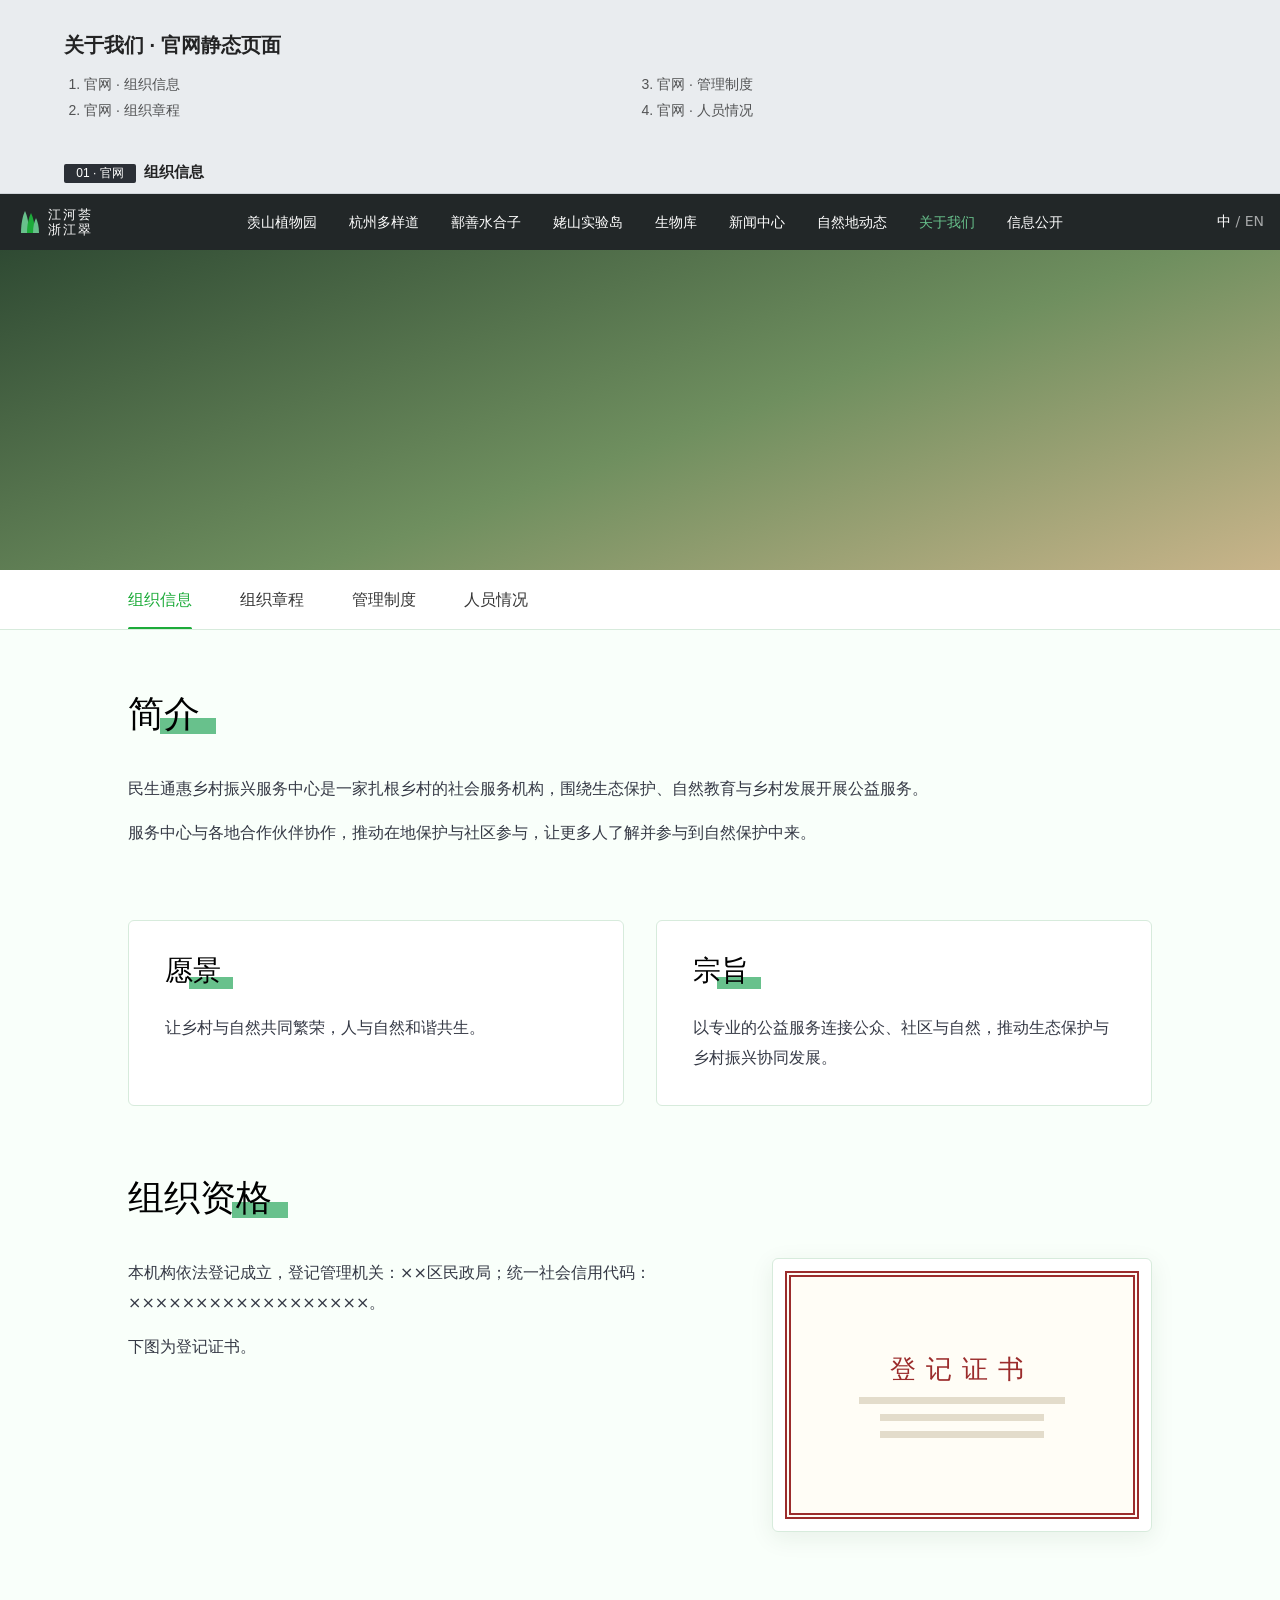
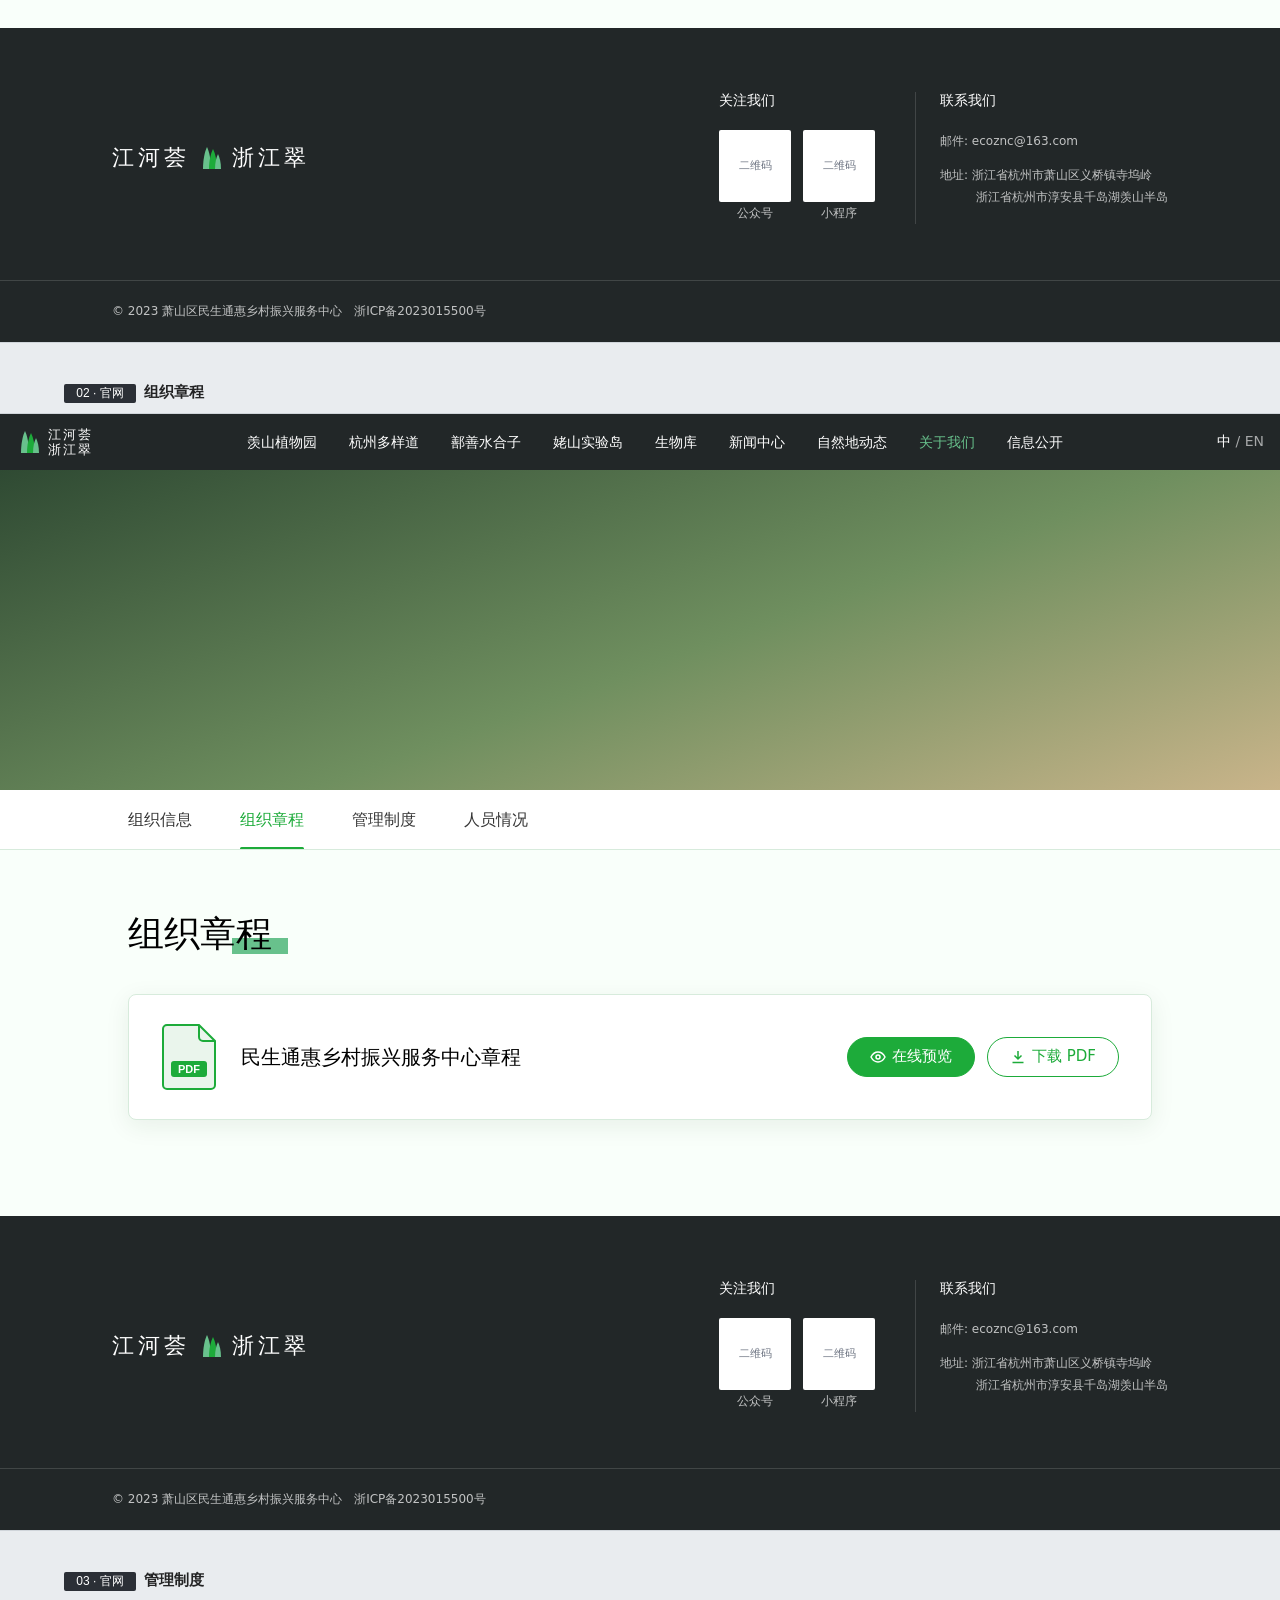
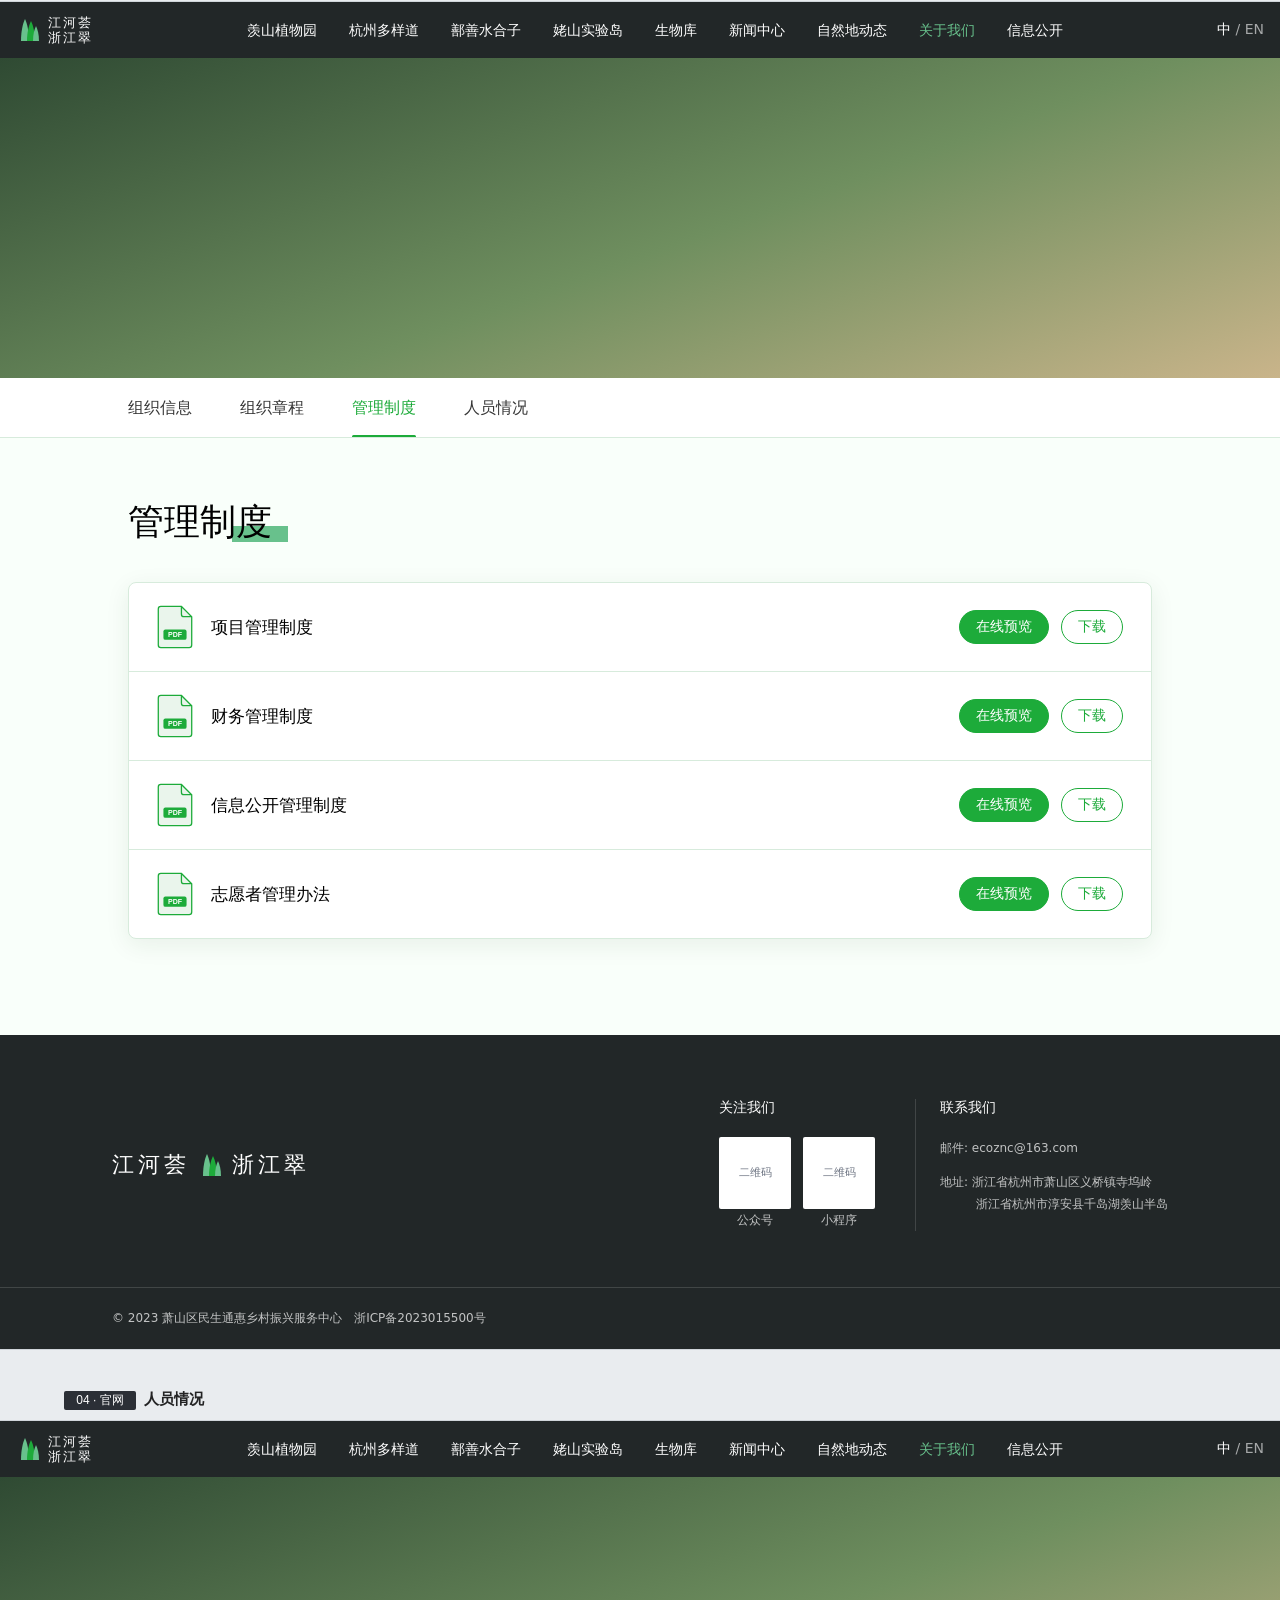
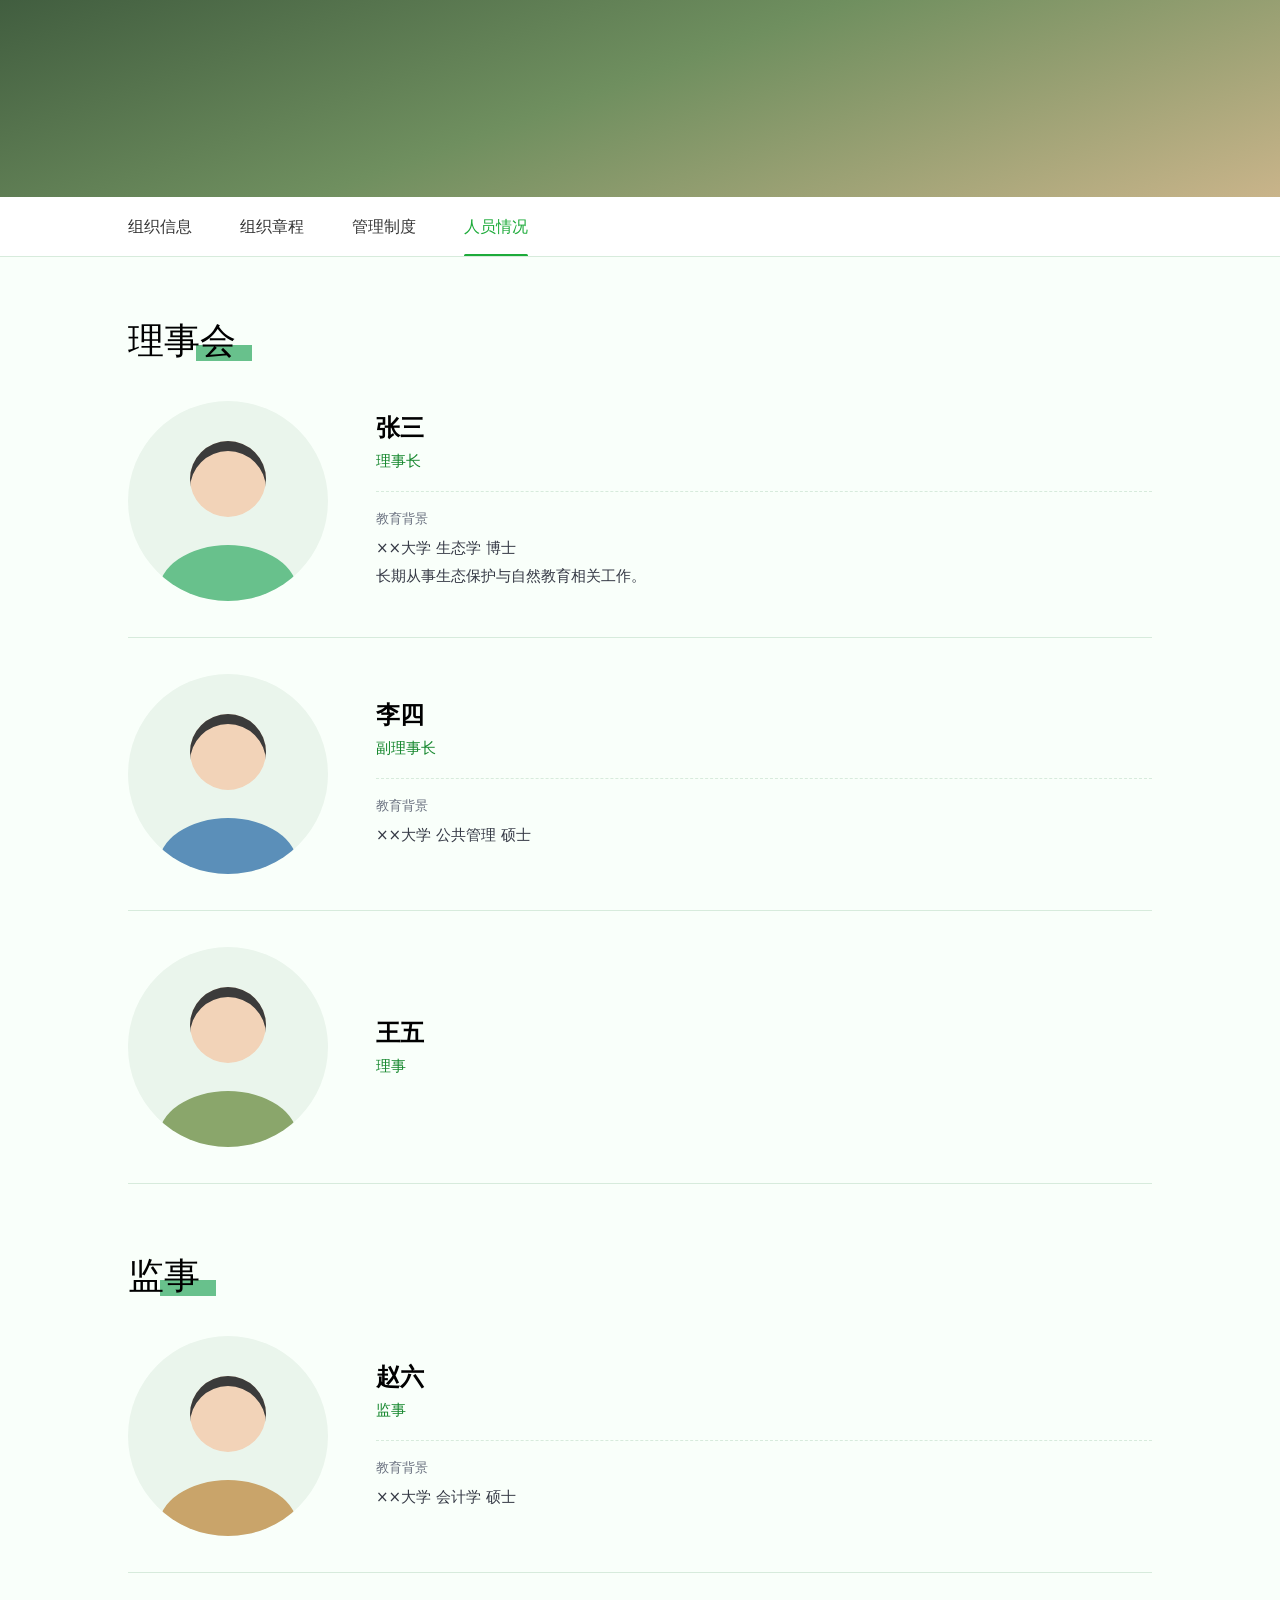
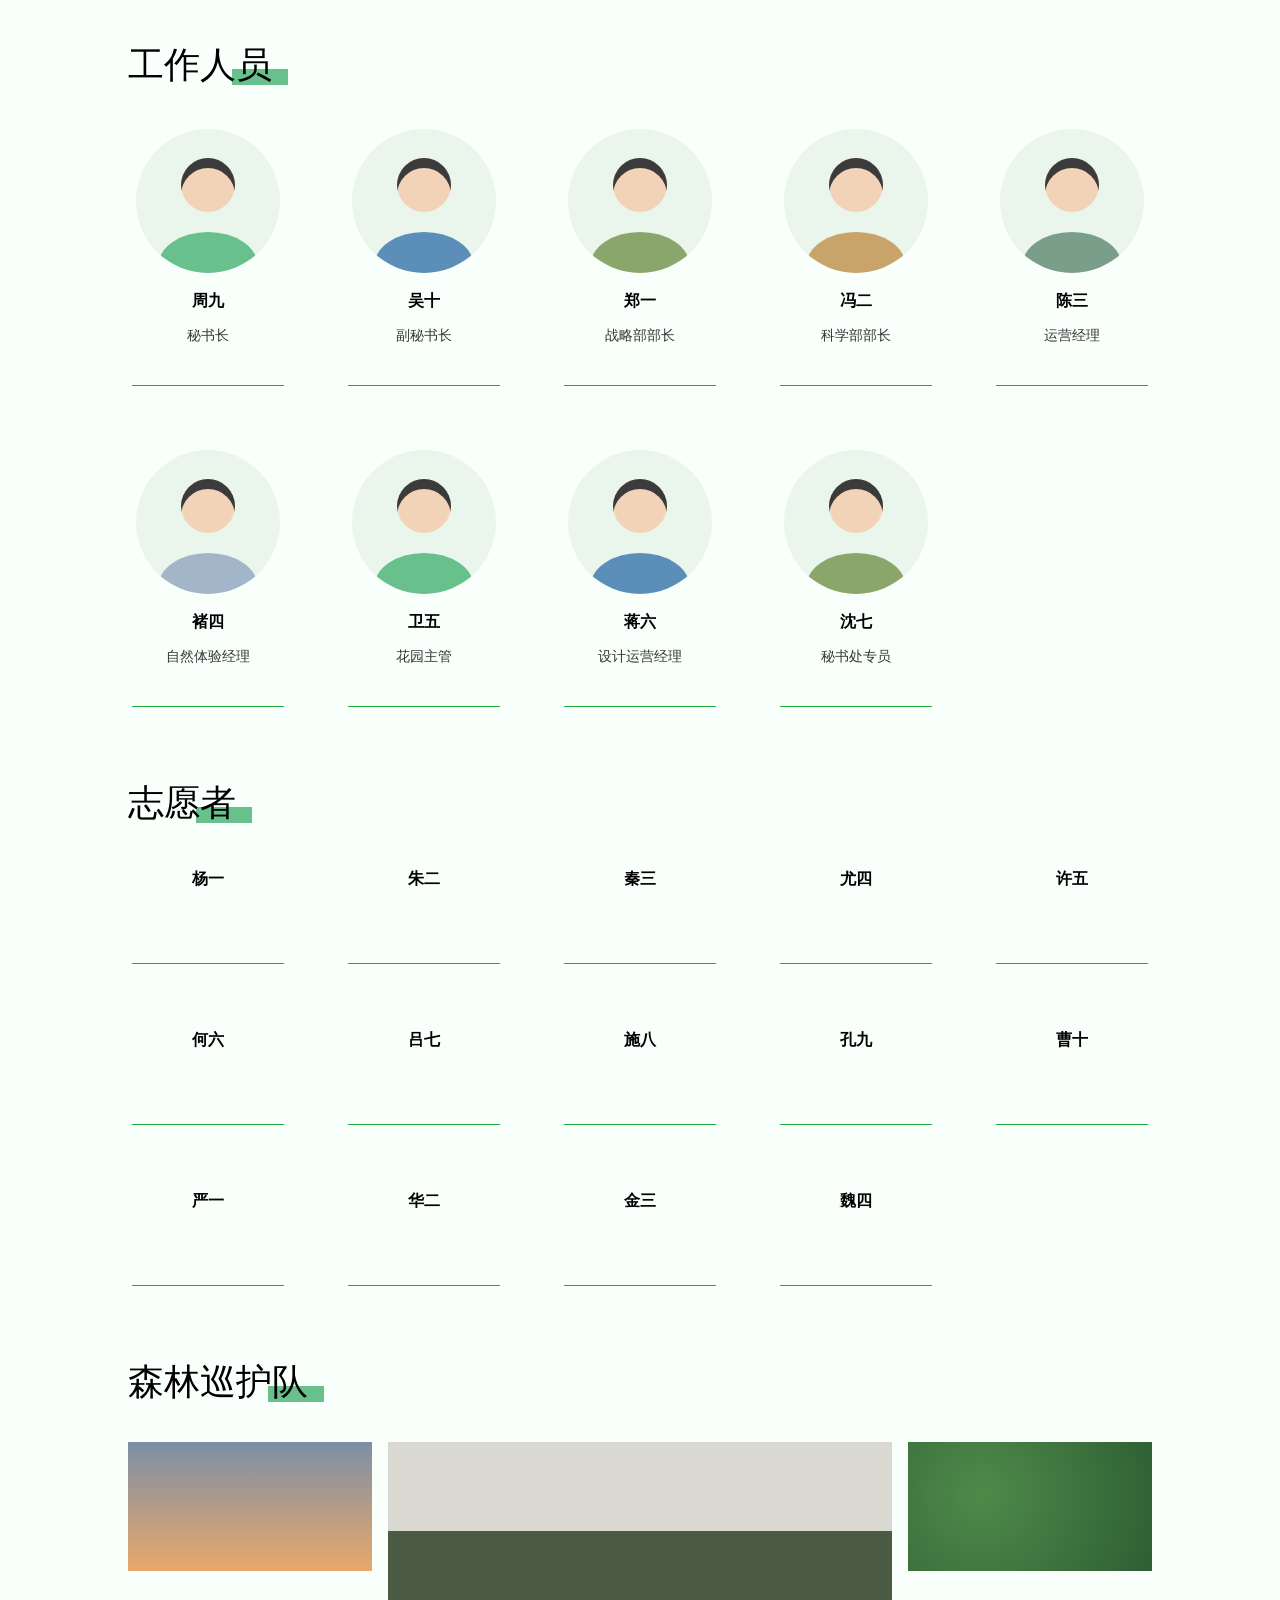
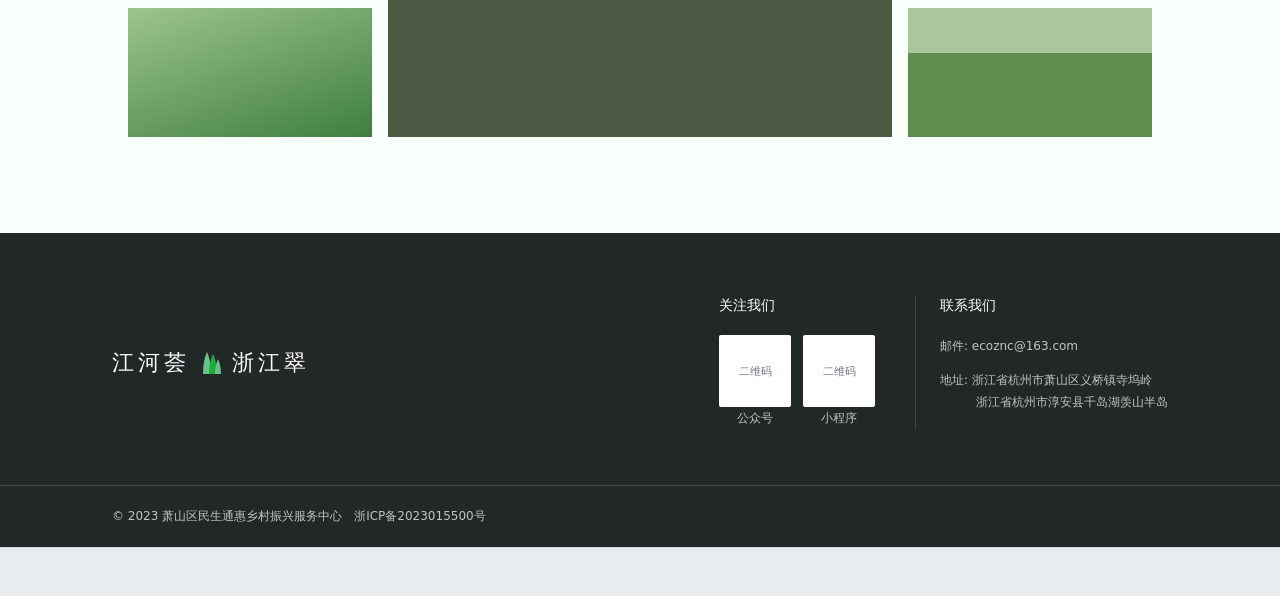
==== prototype/about-us/luna-about-us-site.html @ 6385ad4f "docs: 新增信息公开、关于我们原型 - prototype/info-disclosure: WS-414 信息公开静态原型（10-22 06:42 版） - prototype/about-us" ====
<!DOCTYPE html>
<html lang="zh-CN">
<head>
<meta charset="utf-8">
<meta name="viewport" content="width=device-width, initial-scale=1">
<title>关于我们 · 官网静态页面</title>
<style>
:root{
  --font:"Noto Sans SC","PingFang SC","Microsoft YaHei","WenQuanYi Micro Hei",Inter,system-ui,sans-serif;
  --bg:#f9fffa;
  --ink:#000000;
  --ink-2:#353945;
  --ink-3:#363636;
  --ink-4:#6b7280;
  --green:#1dab3a;
  --green-deep:#15872d;
  --green-block:#68c18c;
  --green-soft:#eaf5ec;
  --green-line:#d7ebdc;
  --dark:#222728;
  --white:#ffffff;
  --on-dark:rgba(255,255,255,.72);
  --on-dark-line:rgba(255,255,255,.14);
  --shadow:0 6px 24px rgba(20,60,30,.08);
  --focus:#1677ff;--av-bg:#eaf5ec;--av-skin:#f2d3b8;--av-hair:#3b3b3b;--cert-bg:#fffdf6;--cert-ink:#9b2c2c;--cert-line:#e3dccb;--hero-a:#2f4a33;--hero-b:#6f8f5f;--hero-c:#c9b48a;--wall-1:#e9a86a;--wall-1b:#7c8fa6;--wall-2:#3f7f3f;--wall-2b:#9cc58a;--wall-3:#4b5a43;--wall-3b:#d9d9d2;--wall-4:#2e5e33;--wall-4b:#4f8a4a;--wall-5:#a9c79a;--wall-5b:#5f8f4f;
  --ease:cubic-bezier(.2,.7,.2,1);
}
*{box-sizing:border-box}
html,body{margin:0}
body{font-family:var(--font);background:var(--bg);color:var(--ink);-webkit-font-smoothing:antialiased}
button{font:inherit;color:inherit}
:focus-visible{outline:2px solid var(--focus);outline-offset:2px}
[hidden]{display:none!important}

.nav{background:var(--dark);height:56px;padding:10px 16px;position:sticky;top:0;z-index:30}
.nav__in{display:flex;align-items:center;justify-content:space-between;height:36px}
.nav__logo img{height:36px;display:block}
.menu{display:flex;gap:32px;list-style:none;margin:0;padding:0}
.menu>li{position:relative}
.menu a{cursor:pointer;display:block;padding:10px 0;color:var(--white);font-size:14px;font-weight:500;line-height:16px;text-decoration:none;white-space:nowrap}
.menu a:hover,.menu a.is-on{color:var(--green-block)}
.drop{position:absolute;top:100%;left:50%;transform:translateX(-50%);background:var(--white);border-radius:4px;box-shadow:var(--shadow);padding:6px 0;min-width:128px;opacity:0;pointer-events:none;transition:opacity .15s var(--ease)}
.menu>li:hover .drop,.menu>li:focus-within .drop{opacity:1;pointer-events:auto}
.drop a{color:var(--ink-3);font-weight:400;text-align:center;padding:9px 20px}
.drop a:hover{color:var(--green);background:var(--green-soft)}
.lang{color:var(--white);font-size:14px}
.lang span{opacity:.6}
.burger{display:none;background:none;border:0;color:var(--white);width:36px;height:36px;padding:6px;cursor:pointer}

.hero{display:block;width:100%;height:auto;max-height:460px;object-fit:cover}
.tabs{background:var(--white);border-bottom:1px solid var(--green-line);position:sticky;top:56px;z-index:20}
.tabs__in{max-width:1080px;margin:0 auto;padding:0 28px;display:flex;gap:48px;overflow-x:auto;scrollbar-width:none}
.tabs__in::-webkit-scrollbar{display:none}
.tab{padding:20px 0 18px;font-size:16px;color:var(--ink-3);text-decoration:none;white-space:nowrap;position:relative}
.tab:hover{color:var(--green)}
.tab[aria-current="page"]{color:var(--green);font-weight:500}
.tab[aria-current="page"]::after{content:"";position:absolute;left:0;right:0;bottom:-1px;height:3px;background:var(--green);border-radius:2px}

.wrap{max-width:1080px;margin:0 auto;padding:64px 28px 96px}
.sec{margin-bottom:72px}
.sec:last-child{margin-bottom:0}
.h2{position:relative;z-index:0;display:inline-block;font-size:36px;line-height:40px;font-weight:400;margin:0 0 40px}
.h2::before{content:"";position:absolute;right:-16px;bottom:0;width:56px;height:16px;background:var(--green-block);z-index:-1}
.h2--sm{font-size:28px;line-height:36px;margin-bottom:24px}
.h2--sm::before{width:44px;height:12px;right:-12px}
.prose p{margin:0 0 14px;font-size:16px;line-height:30px;color:var(--ink-2);word-break:break-word}
.prose p:last-child{margin-bottom:0}
.lead{max-width:860px}
.duo{display:grid;grid-template-columns:1fr 1fr;gap:32px}
.panel{background:var(--white);border:1px solid var(--green-line);border-radius:6px;padding:32px 36px}
.qual{display:grid;grid-template-columns:minmax(0,1fr) 380px;gap:48px;align-items:start}
.cert{padding:12px;background:var(--white);border:1px solid var(--green-line);border-radius:6px;box-shadow:var(--shadow)}
.cert img{display:block;width:100%;height:auto}

.doc{display:flex;align-items:center;gap:24px;background:var(--white);border:1px solid var(--green-line);border-radius:8px;padding:28px 32px;box-shadow:var(--shadow)}
.doc__ic{flex:none;width:56px;height:68px}
.doc__t{flex:1;min-width:0;font-size:20px;line-height:30px;font-weight:500;margin:0;word-break:break-word}
.acts{display:flex;gap:12px;flex:none}
.btn{display:inline-flex;align-items:center;gap:6px;height:40px;padding:0 22px;border-radius:20px;font-size:15px;cursor:pointer;text-decoration:none;border:1px solid var(--green);transition:background-color .15s var(--ease)}
.btn svg{width:16px;height:16px}
.btn--pri{background:var(--green);color:var(--white)}
.btn--pri:hover{background:var(--green-deep);border-color:var(--green-deep)}
.btn--ghost{background:var(--white);color:var(--green)}
.btn--ghost:hover{background:var(--green-soft)}
.docs{list-style:none;margin:0;padding:0;background:var(--white);border:1px solid var(--green-line);border-radius:8px;box-shadow:var(--shadow)}
.docs li{display:flex;align-items:center;gap:18px;padding:22px 28px;border-top:1px solid var(--green-line)}
.docs li:first-child{border-top:0}
.docs .doc__ic{width:36px;height:44px}
.docs .doc__t{font-size:17px;line-height:26px}
.docs .btn{height:34px;padding:0 16px;font-size:14px}

.lead-list{display:flex;flex-direction:column}
.leader{display:grid;grid-template-columns:200px minmax(0,1fr);gap:48px;align-items:center;padding:36px 0;border-bottom:1px solid var(--green-line)}
.leader:first-child{padding-top:0}
.leader__ph{width:200px;height:200px;border-radius:50%;background:var(--green-soft);object-fit:cover;display:block}
.leader__name{font-size:24px;line-height:32px;font-weight:700;margin:0}
.leader__role{display:inline-block;margin-top:8px;font-size:15px;color:var(--green-deep)}
.leader__edu{margin-top:20px;padding-top:18px;border-top:1px dashed var(--green-line)}
.leader__k{font-size:13px;color:var(--ink-4);margin-bottom:6px}
.leader__v{margin:0;font-size:15px;line-height:28px;color:var(--ink-2);white-space:pre-line;word-break:break-word}

.grid{display:grid;grid-template-columns:repeat(5,minmax(0,1fr));gap:64px;text-align:center;padding:4px}
.person{border-bottom:1px solid var(--green)}
.person__ph{display:block;width:144px;height:144px;margin:0 auto 16px;border-radius:50%;background:var(--green-soft);object-fit:cover}
.person__name{margin:0 0 12px;font-size:16px;line-height:24px;font-weight:700}
.person__role{margin:0 0 16px;min-height:44px;font-size:14px;line-height:20px;color:var(--ink-3);white-space:pre-line}
.wall{display:grid;grid-template-columns:repeat(4,minmax(0,1fr));gap:16px}
.wall img{display:block;width:100%;height:auto}
.wall .big{grid-column:span 2;grid-row:span 2}
.wall .end{align-self:end}

.foot{background:var(--dark);color:var(--white);padding-top:64px}
.foot__in{display:flex;justify-content:space-between;gap:40px;padding:0 112px 56px}
.foot__logo{display:flex;align-items:center;gap:8px;font-size:22px;letter-spacing:4px}
.foot__cols{display:flex;gap:40px}
.foot h4{margin:0 0 20px;font-size:14px;font-weight:400}
.foot p{margin:0;font-size:12px;line-height:22px;color:var(--on-dark)}
.foot__contact{border-left:1px solid var(--on-dark-line);padding-left:24px}
.qr{width:72px;height:72px;border-radius:2px;background:var(--white);color:var(--ink-4);font-size:11px;display:grid;place-items:center}
.foot__copy{border-top:1px solid var(--on-dark-line);padding:22px 112px;font-size:12px;color:var(--on-dark)}

@media (max-width:1024px){
  .menu{gap:20px}
  .grid{gap:40px}
  .foot__in,.foot__copy{padding-left:48px;padding-right:48px}
}
@media (max-width:860px){
  .burger{display:block}
  .lang{display:none}
  .menu{display:none;position:absolute;left:0;right:0;top:56px;flex-direction:column;gap:0;background:var(--dark);padding:8px 16px 16px}
  .menu.is-open{display:flex}
  .menu a{padding:12px 4px}
  .drop{display:none}
  .tabs__in{gap:28px;padding:0 20px}
  .tab{font-size:15px;padding:16px 0 14px}
  .wrap{padding:40px 20px 64px}
  .h2{font-size:28px;line-height:34px;margin-bottom:28px}
  .sec{margin-bottom:48px}
  .duo,.qual{grid-template-columns:1fr;gap:20px}
  .panel{padding:24px 20px}
  .doc{flex-direction:column;align-items:flex-start;padding:22px 20px;gap:16px}
  .acts{width:100%}
  .acts .btn{flex:1;justify-content:center}
  .docs li{flex-wrap:wrap;padding:18px 20px}
  .docs .doc__t{flex-basis:calc(100% - 60px)}
  .leader{grid-template-columns:1fr;gap:20px;justify-items:center;text-align:center;padding:28px 0}
  .leader__ph{width:160px;height:160px}
  .leader__edu{text-align:left}
  .grid{grid-template-columns:repeat(2,minmax(0,1fr));gap:32px 20px}
  .person__ph{width:120px;height:120px}
  .wall{grid-template-columns:repeat(2,minmax(0,1fr))}
  .wall .first-m{order:-1}
  .foot__in{flex-direction:column;padding:0 20px 40px}
  .foot__cols{flex-wrap:wrap;gap:28px}
  .foot__copy{padding:18px 20px}
}
@media (prefers-reduced-motion:reduce){*{transition-duration:.01ms!important}}

/* 静态排版：页面自上而下排列 */
body{background:#e9ecef}
.intro{max-width:1200px;margin:0 auto;padding:32px 24px 0;font-family:-apple-system,"PingFang SC","Microsoft YaHei","WenQuanYi Micro Hei",sans-serif;color:rgba(0,0,0,.85)}
.intro h1{margin:0 0 12px;font-size:20px;font-weight:600}
.intro ol{margin:0;padding-left:20px;columns:2;font-size:14px;line-height:26px;color:rgba(0,0,0,.65)}
.frame{margin:40px 0 0}
.frame:last-child{margin-bottom:48px}
.frame__title{max-width:1200px;margin:0 auto;padding:0 24px 10px;font-family:-apple-system,"PingFang SC","Microsoft YaHei","WenQuanYi Micro Hei",sans-serif;font-size:15px;font-weight:600;color:rgba(0,0,0,.85)}
.frame__title span{display:inline-block;min-width:72px;margin-right:8px;padding:1px 8px;border-radius:2px;background:#2b2f36;color:#fff;font-size:12px;font-weight:400;text-align:center}
.frame__body{border-top:1px solid #d0d5da;border-bottom:1px solid #d0d5da;overflow-x:auto}

.av{position:relative;overflow:hidden;border-radius:50%;background:var(--av-bg)}
.av::before{content:"";position:absolute;left:31%;top:20%;width:38%;height:38%;border-radius:50%;background:var(--av-skin);box-shadow:inset 0 10px 0 var(--av-hair)}
.av::after{content:"";position:absolute;left:15%;right:15%;bottom:-20%;height:48%;border-radius:50% 50% 0 0;background:var(--av-shirt)}
.av--0{--av-shirt:#68c18c}.av--1{--av-shirt:#5b8fb9}.av--2{--av-shirt:#8aa66b}.av--3{--av-shirt:#c9a46a}.av--4{--av-shirt:#7b9e89}.av--5{--av-shirt:#a3b6c9}

.cert-img{position:relative;aspect-ratio:600/420;background:var(--cert-bg);border:6px double var(--cert-ink);display:flex;flex-direction:column;align-items:center;justify-content:center;gap:10px;color:var(--cert-ink);font-family:serif;letter-spacing:10px;font-size:26px}
.cert-img i{display:block;height:7px;width:60%;background:var(--cert-line)}
.cert-img i+i{width:48%}

.frame__body{background:var(--bg)}
.nav,.tabs{position:static}
.nav__logo{display:flex;align-items:center;gap:6px;color:var(--white);font-size:13px;line-height:15px;letter-spacing:2px}
.hero{height:320px;max-height:none;background:linear-gradient(160deg,var(--hero-a),var(--hero-b) 55%,var(--hero-c))}
.tab{cursor:default}
.btn{cursor:default}
.leader__ph{width:200px;height:200px}
.person__ph{width:144px;height:144px}
.wall div{aspect-ratio:785/416}
.wall .big{aspect-ratio:785/460}
.w1{background:linear-gradient(180deg,var(--wall-1b),var(--wall-1))}
.w2{background:linear-gradient(160deg,var(--wall-2b),var(--wall-2))}
.w3{background:linear-gradient(180deg,var(--wall-3b) 0 30%,var(--wall-3) 30%)}
.w4{background:radial-gradient(circle at 30% 40%,var(--wall-4b),var(--wall-4))}
.w5{background:linear-gradient(180deg,var(--wall-5) 0 35%,var(--wall-5b) 35%)}
.more{display:none}
@media (max-width:860px){
  .more{display:block;color:var(--white);font-size:14px}
  .more summary{cursor:pointer;list-style:none}
  .more ul{position:absolute;left:0;right:0;top:56px;z-index:5;list-style:none;margin:0;padding:8px 16px 16px;background:var(--dark)}
  .more a{display:block;padding:10px 4px;color:var(--white)}
  .nav{position:relative}
  .leader__ph{width:160px;height:160px}
  .person__ph{width:120px;height:120px}
}
</style>
</head>
<body>
<header class="intro"><h1>关于我们 · 官网静态页面</h1><ol><li>官网 · 组织信息</li><li>官网 · 组织章程</li><li>官网 · 管理制度</li><li>官网 · 人员情况</li></ol></header><section class="frame" aria-label="组织信息"><h2 class="frame__title"><span>01 · 官网</span>组织信息</h2><div class="frame__body"><nav class="nav" aria-label="主导航"><div class="nav__in"><span class="nav__logo"><svg width="26" height="22" viewBox="0 0 26 22" aria-hidden="true"><path d="M5 22C5 12 7 4 9 0c2 4 4 12 4 22z" fill="#68c18c"/><path d="M11 22c0-9 2-16 4-20 2 4 4 11 4 20z" fill="#1dab3a"/><path d="M17 22c0-7 1.5-12 3-15 1.5 3 3 8 3 15z" fill="#68c18c"/></svg><span>江河荟<br>浙江翠</span></span><ul class="menu"><li><a>羡山植物园</a></li><li><a>杭州多样道</a></li><li><a>鄯善水合子</a></li><li><a>姥山实验岛</a></li><li><a>生物库</a></li><li><a>新闻中心</a></li><li><a>自然地动态</a></li><li><a class="is-on" aria-current="page">关于我们</a></li><li><a>信息公开</a></li></ul><div class="lang">中 <span>/ EN</span></div><details class="more"><summary aria-label="菜单">☰</summary><ul><li><a>羡山植物园</a></li><li><a>杭州多样道</a></li><li><a>鄯善水合子</a></li><li><a>姥山实验岛</a></li><li><a>生物库</a></li><li><a>新闻中心</a></li><li><a>自然地动态</a></li><li><a>关于我们</a></li><li><a>信息公开</a></li></ul></details></div></nav><div class="hero" role="img" aria-label="头图"></div><div class="tabs"><nav class="tabs__in" aria-label="关于我们"><a class="tab" aria-current="page">组织信息</a><a class="tab">组织章程</a><a class="tab">管理制度</a><a class="tab">人员情况</a></nav></div><main><div class="wrap">
  <section class="sec">
    <h2 class="h2">简介</h2>
    <div class="prose lead">
      <p>民生通惠乡村振兴服务中心是一家扎根乡村的社会服务机构，围绕生态保护、自然教育与乡村发展开展公益服务。</p>
      <p>服务中心与各地合作伙伴协作，推动在地保护与社区参与，让更多人了解并参与到自然保护中来。</p>
    </div>
  </section>
  <section class="sec"><div class="duo">
    <div class="panel"><h2 class="h2 h2--sm">愿景</h2><div class="prose"><p>让乡村与自然共同繁荣，人与自然和谐共生。</p></div></div>
    <div class="panel"><h2 class="h2 h2--sm">宗旨</h2><div class="prose"><p>以专业的公益服务连接公众、社区与自然，推动生态保护与乡村振兴协同发展。</p></div></div>
  </div></section>
  <section class="sec">
    <h2 class="h2">组织资格</h2>
    <div class="qual">
      <div class="prose"><p>本机构依法登记成立，登记管理机关：××区民政局；统一社会信用代码：××××××××××××××××××。</p><p>下图为登记证书。</p></div>
      <div class="cert"><div class="cert-img" role="img" aria-label="登记证书">登记证书<i></i><i></i><i></i></div></div>
    </div>
  </section></div></main><footer class="foot">
  <div class="foot__in">
    <div class="foot__logo">江河荟 <svg width="26" height="22" viewBox="0 0 26 22" aria-hidden="true"><path d="M5 22C5 12 7 4 9 0c2 4 4 12 4 22z" fill="#68c18c"/><path d="M11 22c0-9 2-16 4-20 2 4 4 11 4 20z" fill="#1dab3a"/><path d="M17 22c0-7 1.5-12 3-15 1.5 3 3 8 3 15z" fill="#68c18c"/></svg> 浙江翠</div>
    <div class="foot__cols">
      <div><h4>关注我们</h4><div style="display:flex;gap:12px"><div><div class="qr">二维码</div><p style="text-align:center">公众号</p></div><div><div class="qr">二维码</div><p style="text-align:center">小程序</p></div></div></div>
      <div class="foot__contact"><h4>联系我们</h4><p>邮件: ecoznc@163.com</p><p style="margin-top:12px">地址: 浙江省杭州市萧山区义桥镇寺坞岭<br>　　　浙江省杭州市淳安县千岛湖羡山半岛</p></div>
    </div>
  </div>
  <div class="foot__copy">© 2023 萧山区民生通惠乡村振兴服务中心　浙ICP备2023015500号</div>
</footer></div></section><section class="frame" aria-label="组织章程"><h2 class="frame__title"><span>02 · 官网</span>组织章程</h2><div class="frame__body"><nav class="nav" aria-label="主导航"><div class="nav__in"><span class="nav__logo"><svg width="26" height="22" viewBox="0 0 26 22" aria-hidden="true"><path d="M5 22C5 12 7 4 9 0c2 4 4 12 4 22z" fill="#68c18c"/><path d="M11 22c0-9 2-16 4-20 2 4 4 11 4 20z" fill="#1dab3a"/><path d="M17 22c0-7 1.5-12 3-15 1.5 3 3 8 3 15z" fill="#68c18c"/></svg><span>江河荟<br>浙江翠</span></span><ul class="menu"><li><a>羡山植物园</a></li><li><a>杭州多样道</a></li><li><a>鄯善水合子</a></li><li><a>姥山实验岛</a></li><li><a>生物库</a></li><li><a>新闻中心</a></li><li><a>自然地动态</a></li><li><a class="is-on" aria-current="page">关于我们</a></li><li><a>信息公开</a></li></ul><div class="lang">中 <span>/ EN</span></div><details class="more"><summary aria-label="菜单">☰</summary><ul><li><a>羡山植物园</a></li><li><a>杭州多样道</a></li><li><a>鄯善水合子</a></li><li><a>姥山实验岛</a></li><li><a>生物库</a></li><li><a>新闻中心</a></li><li><a>自然地动态</a></li><li><a>关于我们</a></li><li><a>信息公开</a></li></ul></details></div></nav><div class="hero" role="img" aria-label="头图"></div><div class="tabs"><nav class="tabs__in" aria-label="关于我们"><a class="tab">组织信息</a><a class="tab" aria-current="page">组织章程</a><a class="tab">管理制度</a><a class="tab">人员情况</a></nav></div><main><div class="wrap">
  <section class="sec">
    <h2 class="h2">组织章程</h2>
    <div class="doc">
      <svg class="doc__ic" viewBox="0 0 56 68" aria-hidden="true"><path d="M6 2h32l16 16v44a4 4 0 0 1-4 4H6a4 4 0 0 1-4-4V6a4 4 0 0 1 4-4z" fill="#eaf5ec" stroke="#1dab3a" stroke-width="2"/><path d="M38 2v12a4 4 0 0 0 4 4h12" fill="none" stroke="#1dab3a" stroke-width="2"/><rect x="10" y="38" width="36" height="16" rx="3" fill="#1dab3a"/><text x="28" y="50" font-size="11" font-weight="700" fill="#fff" text-anchor="middle" font-family="Arial">PDF</text></svg>
      <h3 class="doc__t">民生通惠乡村振兴服务中心章程</h3>
      <div class="acts">
        <span class="btn btn--pri"><svg viewBox="0 0 16 16" fill="none" stroke="currentColor" stroke-width="1.5" aria-hidden="true"><path d="M1 8s2.6-5 7-5 7 5 7 5-2.6 5-7 5-7-5-7-5z"/><circle cx="8" cy="8" r="2"/></svg>在线预览</span>
        <span class="btn btn--ghost"><svg viewBox="0 0 16 16" fill="none" stroke="currentColor" stroke-width="1.5" aria-hidden="true"><path d="M8 2v8M4.5 6.5 8 10l3.5-3.5M2.5 13.5h11"/></svg>下载 PDF</span>
      </div>
    </div>
  </section></div></main><footer class="foot">
  <div class="foot__in">
    <div class="foot__logo">江河荟 <svg width="26" height="22" viewBox="0 0 26 22" aria-hidden="true"><path d="M5 22C5 12 7 4 9 0c2 4 4 12 4 22z" fill="#68c18c"/><path d="M11 22c0-9 2-16 4-20 2 4 4 11 4 20z" fill="#1dab3a"/><path d="M17 22c0-7 1.5-12 3-15 1.5 3 3 8 3 15z" fill="#68c18c"/></svg> 浙江翠</div>
    <div class="foot__cols">
      <div><h4>关注我们</h4><div style="display:flex;gap:12px"><div><div class="qr">二维码</div><p style="text-align:center">公众号</p></div><div><div class="qr">二维码</div><p style="text-align:center">小程序</p></div></div></div>
      <div class="foot__contact"><h4>联系我们</h4><p>邮件: ecoznc@163.com</p><p style="margin-top:12px">地址: 浙江省杭州市萧山区义桥镇寺坞岭<br>　　　浙江省杭州市淳安县千岛湖羡山半岛</p></div>
    </div>
  </div>
  <div class="foot__copy">© 2023 萧山区民生通惠乡村振兴服务中心　浙ICP备2023015500号</div>
</footer></div></section><section class="frame" aria-label="管理制度"><h2 class="frame__title"><span>03 · 官网</span>管理制度</h2><div class="frame__body"><nav class="nav" aria-label="主导航"><div class="nav__in"><span class="nav__logo"><svg width="26" height="22" viewBox="0 0 26 22" aria-hidden="true"><path d="M5 22C5 12 7 4 9 0c2 4 4 12 4 22z" fill="#68c18c"/><path d="M11 22c0-9 2-16 4-20 2 4 4 11 4 20z" fill="#1dab3a"/><path d="M17 22c0-7 1.5-12 3-15 1.5 3 3 8 3 15z" fill="#68c18c"/></svg><span>江河荟<br>浙江翠</span></span><ul class="menu"><li><a>羡山植物园</a></li><li><a>杭州多样道</a></li><li><a>鄯善水合子</a></li><li><a>姥山实验岛</a></li><li><a>生物库</a></li><li><a>新闻中心</a></li><li><a>自然地动态</a></li><li><a class="is-on" aria-current="page">关于我们</a></li><li><a>信息公开</a></li></ul><div class="lang">中 <span>/ EN</span></div><details class="more"><summary aria-label="菜单">☰</summary><ul><li><a>羡山植物园</a></li><li><a>杭州多样道</a></li><li><a>鄯善水合子</a></li><li><a>姥山实验岛</a></li><li><a>生物库</a></li><li><a>新闻中心</a></li><li><a>自然地动态</a></li><li><a>关于我们</a></li><li><a>信息公开</a></li></ul></details></div></nav><div class="hero" role="img" aria-label="头图"></div><div class="tabs"><nav class="tabs__in" aria-label="关于我们"><a class="tab">组织信息</a><a class="tab">组织章程</a><a class="tab" aria-current="page">管理制度</a><a class="tab">人员情况</a></nav></div><main><div class="wrap">
  <section class="sec">
    <h2 class="h2">管理制度</h2>
    <ul class="docs">
      <li><svg class="doc__ic" viewBox="0 0 56 68" aria-hidden="true"><path d="M6 2h32l16 16v44a4 4 0 0 1-4 4H6a4 4 0 0 1-4-4V6a4 4 0 0 1 4-4z" fill="#eaf5ec" stroke="#1dab3a" stroke-width="2"/><path d="M38 2v12a4 4 0 0 0 4 4h12" fill="none" stroke="#1dab3a" stroke-width="2"/><rect x="10" y="38" width="36" height="16" rx="3" fill="#1dab3a"/><text x="28" y="50" font-size="11" font-weight="700" fill="#fff" text-anchor="middle" font-family="Arial">PDF</text></svg><h3 class="doc__t">项目管理制度</h3><div class="acts"><span class="btn btn--pri">在线预览</span><span class="btn btn--ghost">下载</span></div></li>
      <li><svg class="doc__ic" viewBox="0 0 56 68" aria-hidden="true"><path d="M6 2h32l16 16v44a4 4 0 0 1-4 4H6a4 4 0 0 1-4-4V6a4 4 0 0 1 4-4z" fill="#eaf5ec" stroke="#1dab3a" stroke-width="2"/><path d="M38 2v12a4 4 0 0 0 4 4h12" fill="none" stroke="#1dab3a" stroke-width="2"/><rect x="10" y="38" width="36" height="16" rx="3" fill="#1dab3a"/><text x="28" y="50" font-size="11" font-weight="700" fill="#fff" text-anchor="middle" font-family="Arial">PDF</text></svg><h3 class="doc__t">财务管理制度</h3><div class="acts"><span class="btn btn--pri">在线预览</span><span class="btn btn--ghost">下载</span></div></li>
      <li><svg class="doc__ic" viewBox="0 0 56 68" aria-hidden="true"><path d="M6 2h32l16 16v44a4 4 0 0 1-4 4H6a4 4 0 0 1-4-4V6a4 4 0 0 1 4-4z" fill="#eaf5ec" stroke="#1dab3a" stroke-width="2"/><path d="M38 2v12a4 4 0 0 0 4 4h12" fill="none" stroke="#1dab3a" stroke-width="2"/><rect x="10" y="38" width="36" height="16" rx="3" fill="#1dab3a"/><text x="28" y="50" font-size="11" font-weight="700" fill="#fff" text-anchor="middle" font-family="Arial">PDF</text></svg><h3 class="doc__t">信息公开管理制度</h3><div class="acts"><span class="btn btn--pri">在线预览</span><span class="btn btn--ghost">下载</span></div></li>
      <li><svg class="doc__ic" viewBox="0 0 56 68" aria-hidden="true"><path d="M6 2h32l16 16v44a4 4 0 0 1-4 4H6a4 4 0 0 1-4-4V6a4 4 0 0 1 4-4z" fill="#eaf5ec" stroke="#1dab3a" stroke-width="2"/><path d="M38 2v12a4 4 0 0 0 4 4h12" fill="none" stroke="#1dab3a" stroke-width="2"/><rect x="10" y="38" width="36" height="16" rx="3" fill="#1dab3a"/><text x="28" y="50" font-size="11" font-weight="700" fill="#fff" text-anchor="middle" font-family="Arial">PDF</text></svg><h3 class="doc__t">志愿者管理办法</h3><div class="acts"><span class="btn btn--pri">在线预览</span><span class="btn btn--ghost">下载</span></div></li>
    </ul>
  </section></div></main><footer class="foot">
  <div class="foot__in">
    <div class="foot__logo">江河荟 <svg width="26" height="22" viewBox="0 0 26 22" aria-hidden="true"><path d="M5 22C5 12 7 4 9 0c2 4 4 12 4 22z" fill="#68c18c"/><path d="M11 22c0-9 2-16 4-20 2 4 4 11 4 20z" fill="#1dab3a"/><path d="M17 22c0-7 1.5-12 3-15 1.5 3 3 8 3 15z" fill="#68c18c"/></svg> 浙江翠</div>
    <div class="foot__cols">
      <div><h4>关注我们</h4><div style="display:flex;gap:12px"><div><div class="qr">二维码</div><p style="text-align:center">公众号</p></div><div><div class="qr">二维码</div><p style="text-align:center">小程序</p></div></div></div>
      <div class="foot__contact"><h4>联系我们</h4><p>邮件: ecoznc@163.com</p><p style="margin-top:12px">地址: 浙江省杭州市萧山区义桥镇寺坞岭<br>　　　浙江省杭州市淳安县千岛湖羡山半岛</p></div>
    </div>
  </div>
  <div class="foot__copy">© 2023 萧山区民生通惠乡村振兴服务中心　浙ICP备2023015500号</div>
</footer></div></section><section class="frame" aria-label="人员情况"><h2 class="frame__title"><span>04 · 官网</span>人员情况</h2><div class="frame__body"><nav class="nav" aria-label="主导航"><div class="nav__in"><span class="nav__logo"><svg width="26" height="22" viewBox="0 0 26 22" aria-hidden="true"><path d="M5 22C5 12 7 4 9 0c2 4 4 12 4 22z" fill="#68c18c"/><path d="M11 22c0-9 2-16 4-20 2 4 4 11 4 20z" fill="#1dab3a"/><path d="M17 22c0-7 1.5-12 3-15 1.5 3 3 8 3 15z" fill="#68c18c"/></svg><span>江河荟<br>浙江翠</span></span><ul class="menu"><li><a>羡山植物园</a></li><li><a>杭州多样道</a></li><li><a>鄯善水合子</a></li><li><a>姥山实验岛</a></li><li><a>生物库</a></li><li><a>新闻中心</a></li><li><a>自然地动态</a></li><li><a class="is-on" aria-current="page">关于我们</a></li><li><a>信息公开</a></li></ul><div class="lang">中 <span>/ EN</span></div><details class="more"><summary aria-label="菜单">☰</summary><ul><li><a>羡山植物园</a></li><li><a>杭州多样道</a></li><li><a>鄯善水合子</a></li><li><a>姥山实验岛</a></li><li><a>生物库</a></li><li><a>新闻中心</a></li><li><a>自然地动态</a></li><li><a>关于我们</a></li><li><a>信息公开</a></li></ul></details></div></nav><div class="hero" role="img" aria-label="头图"></div><div class="tabs"><nav class="tabs__in" aria-label="关于我们"><a class="tab">组织信息</a><a class="tab">组织章程</a><a class="tab">管理制度</a><a class="tab" aria-current="page">人员情况</a></nav></div><main><div class="wrap">
  <section class="sec">
    <h2 class="h2">理事会</h2>
    <div class="lead-list">
      <div class="leader"><div class="leader__ph av av--0" role="img" aria-label="张三"></div>
        <div><h3 class="leader__name">张三</h3><span class="leader__role">理事长</span>
          <div class="leader__edu"><div class="leader__k">教育背景</div><p class="leader__v">××大学 生态学 博士
长期从事生态保护与自然教育相关工作。</p></div></div></div>
      <div class="leader"><div class="leader__ph av av--1" role="img" aria-label="李四"></div>
        <div><h3 class="leader__name">李四</h3><span class="leader__role">副理事长</span>
          <div class="leader__edu"><div class="leader__k">教育背景</div><p class="leader__v">××大学 公共管理 硕士</p></div></div></div>
      <div class="leader"><div class="leader__ph av av--2" role="img" aria-label="王五"></div>
        <div><h3 class="leader__name">王五</h3><span class="leader__role">理事</span></div></div>
    </div>
  </section>
  <section class="sec">
    <h2 class="h2">监事</h2>
    <div class="lead-list">
      <div class="leader"><div class="leader__ph av av--3" role="img" aria-label="赵六"></div>
        <div><h3 class="leader__name">赵六</h3><span class="leader__role">监事</span>
          <div class="leader__edu"><div class="leader__k">教育背景</div><p class="leader__v">××大学 会计学 硕士</p></div></div></div>
    </div>
  </section>
  <section class="sec">
    <h2 class="h2">工作人员</h2>
    <div class="grid">
      <div class="person"><div class="person__ph av av--0" role="img" aria-label="周九"></div><p class="person__name">周九</p><p class="person__role">秘书长</p></div><div class="person"><div class="person__ph av av--1" role="img" aria-label="吴十"></div><p class="person__name">吴十</p><p class="person__role">副秘书长</p></div><div class="person"><div class="person__ph av av--2" role="img" aria-label="郑一"></div><p class="person__name">郑一</p><p class="person__role">战略部部长</p></div><div class="person"><div class="person__ph av av--3" role="img" aria-label="冯二"></div><p class="person__name">冯二</p><p class="person__role">科学部部长</p></div><div class="person"><div class="person__ph av av--4" role="img" aria-label="陈三"></div><p class="person__name">陈三</p><p class="person__role">运营经理</p></div><div class="person"><div class="person__ph av av--5" role="img" aria-label="褚四"></div><p class="person__name">褚四</p><p class="person__role">自然体验经理</p></div><div class="person"><div class="person__ph av av--0" role="img" aria-label="卫五"></div><p class="person__name">卫五</p><p class="person__role">花园主管</p></div><div class="person"><div class="person__ph av av--1" role="img" aria-label="蒋六"></div><p class="person__name">蒋六</p><p class="person__role">设计运营经理</p></div><div class="person"><div class="person__ph av av--2" role="img" aria-label="沈七"></div><p class="person__name">沈七</p><p class="person__role">秘书处专员</p></div>
    </div>
  </section>
  <section class="sec">
    <h2 class="h2">志愿者</h2>
    <div class="grid">
      <div class="person"><p class="person__name">杨一</p><p class="person__role"></p></div><div class="person"><p class="person__name">朱二</p><p class="person__role"></p></div><div class="person"><p class="person__name">秦三</p><p class="person__role"></p></div><div class="person"><p class="person__name">尤四</p><p class="person__role"></p></div><div class="person"><p class="person__name">许五</p><p class="person__role"></p></div><div class="person"><p class="person__name">何六</p><p class="person__role"></p></div><div class="person"><p class="person__name">吕七</p><p class="person__role"></p></div><div class="person"><p class="person__name">施八</p><p class="person__role"></p></div><div class="person"><p class="person__name">孔九</p><p class="person__role"></p></div><div class="person"><p class="person__name">曹十</p><p class="person__role"></p></div><div class="person"><p class="person__name">严一</p><p class="person__role"></p></div><div class="person"><p class="person__name">华二</p><p class="person__role"></p></div><div class="person"><p class="person__name">金三</p><p class="person__role"></p></div><div class="person"><p class="person__name">魏四</p><p class="person__role"></p></div>
    </div>
  </section>
  <section class="sec">
    <h2 class="h2">森林巡护队</h2>
    <div class="wall">
      <div class=" w1" role="img" aria-label="森林巡护队照片"></div>
      <div class="big w3" role="img" aria-label="森林巡护队合影"></div>
      <div class=" w4" role="img" aria-label="森林巡护队照片"></div>
      <div class="end first-m w2" role="img" aria-label="森林巡护队照片"></div>
      <div class="end w5" role="img" aria-label="森林巡护队照片"></div>
    </div>
  </section></div></main><footer class="foot">
  <div class="foot__in">
    <div class="foot__logo">江河荟 <svg width="26" height="22" viewBox="0 0 26 22" aria-hidden="true"><path d="M5 22C5 12 7 4 9 0c2 4 4 12 4 22z" fill="#68c18c"/><path d="M11 22c0-9 2-16 4-20 2 4 4 11 4 20z" fill="#1dab3a"/><path d="M17 22c0-7 1.5-12 3-15 1.5 3 3 8 3 15z" fill="#68c18c"/></svg> 浙江翠</div>
    <div class="foot__cols">
      <div><h4>关注我们</h4><div style="display:flex;gap:12px"><div><div class="qr">二维码</div><p style="text-align:center">公众号</p></div><div><div class="qr">二维码</div><p style="text-align:center">小程序</p></div></div></div>
      <div class="foot__contact"><h4>联系我们</h4><p>邮件: ecoznc@163.com</p><p style="margin-top:12px">地址: 浙江省杭州市萧山区义桥镇寺坞岭<br>　　　浙江省杭州市淳安县千岛湖羡山半岛</p></div>
    </div>
  </div>
  <div class="foot__copy">© 2023 萧山区民生通惠乡村振兴服务中心　浙ICP备2023015500号</div>
</footer></div></section>
</body>
</html>
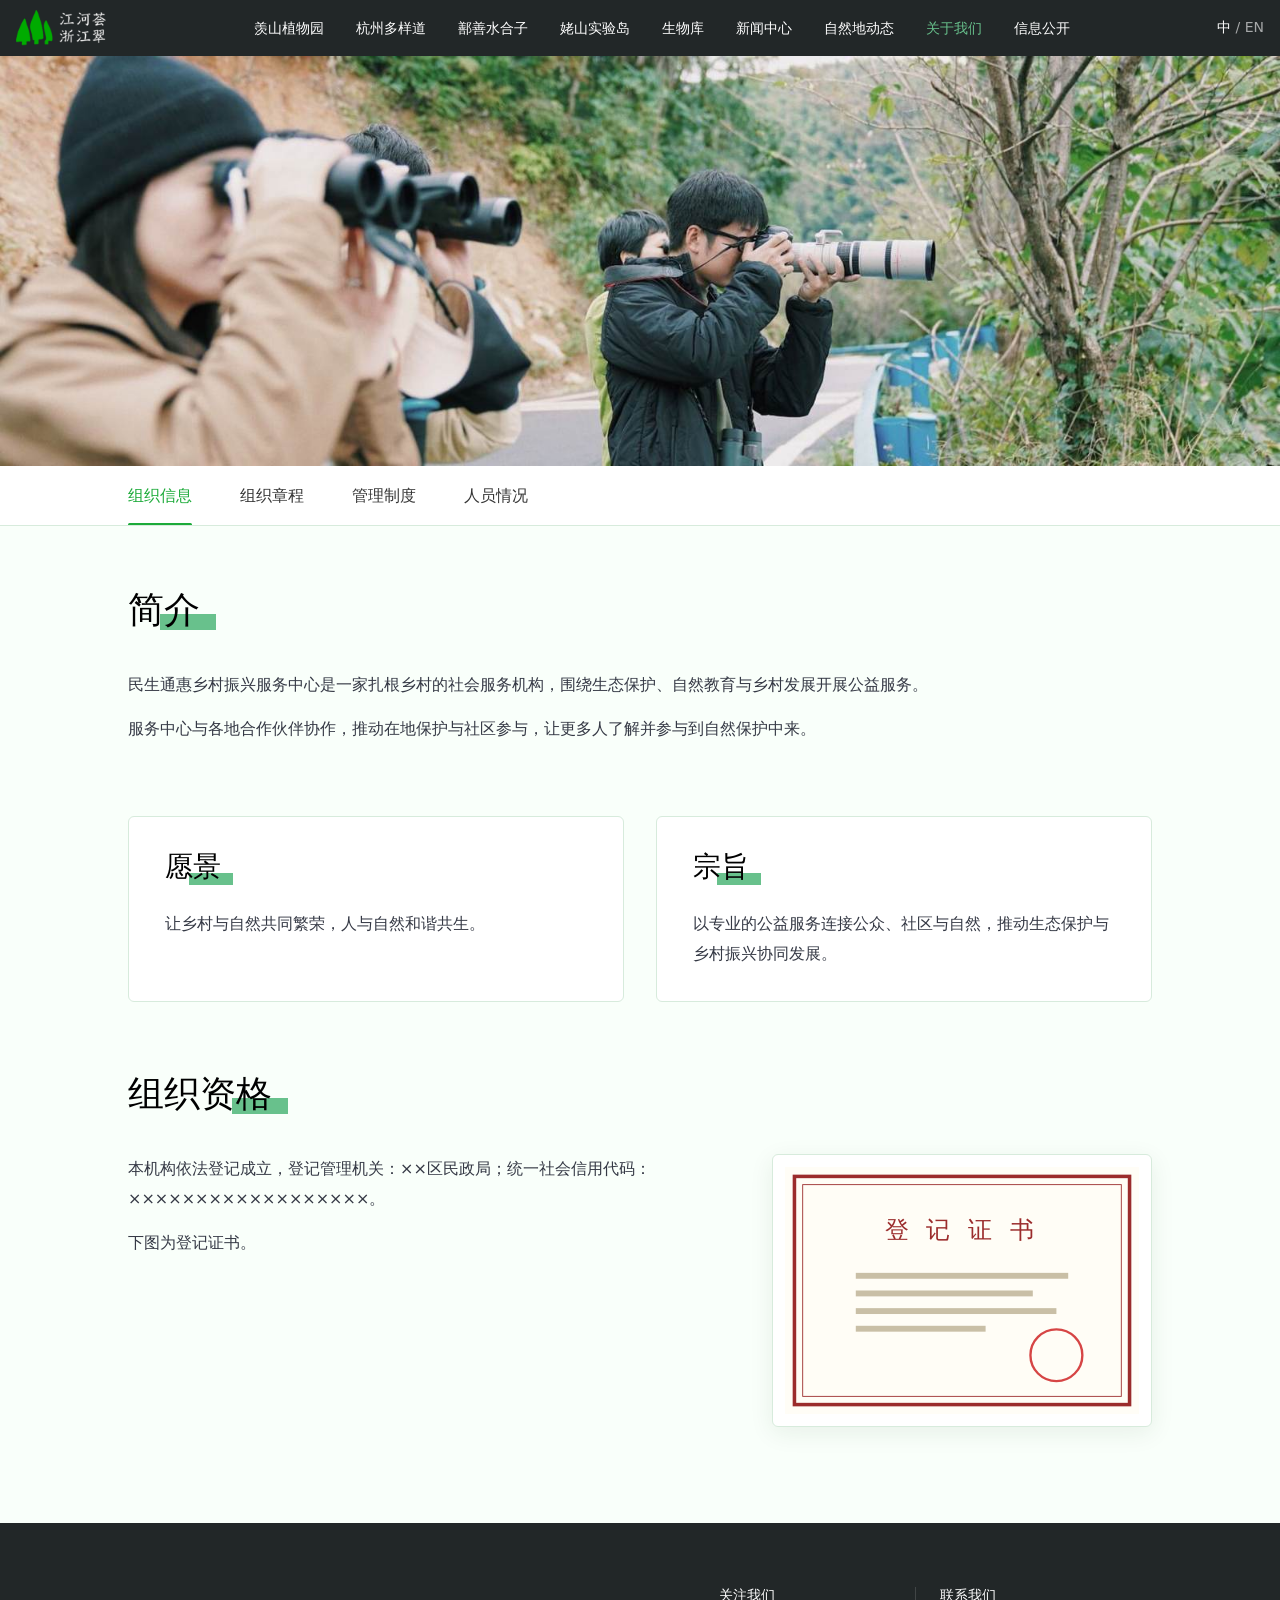
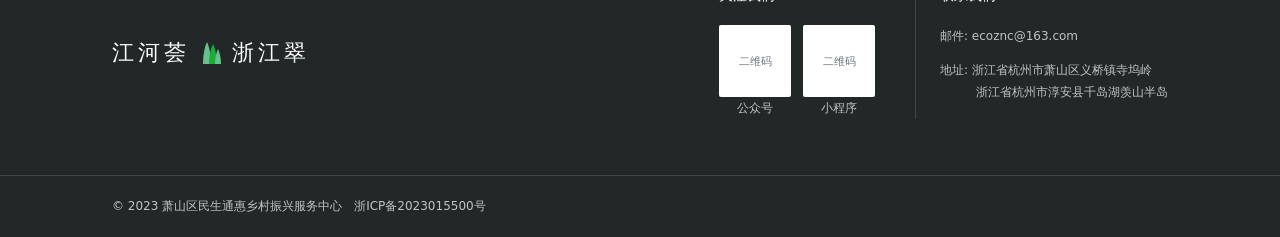
==== commit 13726a8f: "docs: 原型改为可切换页面的版本，替换纯静态页 - prototype/info-disclosure: 在可切换版本上合入 10-22 06:39 版 PRD 的“项目成果描述与照片分开维护”，" ====
--- a/prototype/about-us/luna-about-us-site.html
+++ b/prototype/about-us/luna-about-us-site.html
@@ -3,7 +3,7 @@
 <head>
 <meta charset="utf-8">
 <meta name="viewport" content="width=device-width, initial-scale=1">
-<title>关于我们 · 官网静态页面</title>
+<title>关于我们 · 江河荟浙江翠</title>
 <style>
 :root{
   --font:"Noto Sans SC","PingFang SC","Microsoft YaHei","WenQuanYi Micro Hei",Inter,system-ui,sans-serif;
@@ -22,7 +22,7 @@
   --on-dark:rgba(255,255,255,.72);
   --on-dark-line:rgba(255,255,255,.14);
   --shadow:0 6px 24px rgba(20,60,30,.08);
-  --focus:#1677ff;--av-bg:#eaf5ec;--av-skin:#f2d3b8;--av-hair:#3b3b3b;--cert-bg:#fffdf6;--cert-ink:#9b2c2c;--cert-line:#e3dccb;--hero-a:#2f4a33;--hero-b:#6f8f5f;--hero-c:#c9b48a;--wall-1:#e9a86a;--wall-1b:#7c8fa6;--wall-2:#3f7f3f;--wall-2b:#9cc58a;--wall-3:#4b5a43;--wall-3b:#d9d9d2;--wall-4:#2e5e33;--wall-4b:#4f8a4a;--wall-5:#a9c79a;--wall-5b:#5f8f4f;
+  --focus:#1677ff;
   --ease:cubic-bezier(.2,.7,.2,1);
 }
 *{box-sizing:border-box}
@@ -155,56 +155,40 @@
   .foot__copy{padding:18px 20px}
 }
 @media (prefers-reduced-motion:reduce){*{transition-duration:.01ms!important}}
-
-/* 静态排版：页面自上而下排列 */
-body{background:#e9ecef}
-.intro{max-width:1200px;margin:0 auto;padding:32px 24px 0;font-family:-apple-system,"PingFang SC","Microsoft YaHei","WenQuanYi Micro Hei",sans-serif;color:rgba(0,0,0,.85)}
-.intro h1{margin:0 0 12px;font-size:20px;font-weight:600}
-.intro ol{margin:0;padding-left:20px;columns:2;font-size:14px;line-height:26px;color:rgba(0,0,0,.65)}
-.frame{margin:40px 0 0}
-.frame:last-child{margin-bottom:48px}
-.frame__title{max-width:1200px;margin:0 auto;padding:0 24px 10px;font-family:-apple-system,"PingFang SC","Microsoft YaHei","WenQuanYi Micro Hei",sans-serif;font-size:15px;font-weight:600;color:rgba(0,0,0,.85)}
-.frame__title span{display:inline-block;min-width:72px;margin-right:8px;padding:1px 8px;border-radius:2px;background:#2b2f36;color:#fff;font-size:12px;font-weight:400;text-align:center}
-.frame__body{border-top:1px solid #d0d5da;border-bottom:1px solid #d0d5da;overflow-x:auto}
-
-.av{position:relative;overflow:hidden;border-radius:50%;background:var(--av-bg)}
-.av::before{content:"";position:absolute;left:31%;top:20%;width:38%;height:38%;border-radius:50%;background:var(--av-skin);box-shadow:inset 0 10px 0 var(--av-hair)}
-.av::after{content:"";position:absolute;left:15%;right:15%;bottom:-20%;height:48%;border-radius:50% 50% 0 0;background:var(--av-shirt)}
-.av--0{--av-shirt:#68c18c}.av--1{--av-shirt:#5b8fb9}.av--2{--av-shirt:#8aa66b}.av--3{--av-shirt:#c9a46a}.av--4{--av-shirt:#7b9e89}.av--5{--av-shirt:#a3b6c9}
-
-.cert-img{position:relative;aspect-ratio:600/420;background:var(--cert-bg);border:6px double var(--cert-ink);display:flex;flex-direction:column;align-items:center;justify-content:center;gap:10px;color:var(--cert-ink);font-family:serif;letter-spacing:10px;font-size:26px}
-.cert-img i{display:block;height:7px;width:60%;background:var(--cert-line)}
-.cert-img i+i{width:48%}
-
-.frame__body{background:var(--bg)}
-.nav,.tabs{position:static}
-.nav__logo{display:flex;align-items:center;gap:6px;color:var(--white);font-size:13px;line-height:15px;letter-spacing:2px}
-.hero{height:320px;max-height:none;background:linear-gradient(160deg,var(--hero-a),var(--hero-b) 55%,var(--hero-c))}
-.tab{cursor:default}
-.btn{cursor:default}
-.leader__ph{width:200px;height:200px}
-.person__ph{width:144px;height:144px}
-.wall div{aspect-ratio:785/416}
-.wall .big{aspect-ratio:785/460}
-.w1{background:linear-gradient(180deg,var(--wall-1b),var(--wall-1))}
-.w2{background:linear-gradient(160deg,var(--wall-2b),var(--wall-2))}
-.w3{background:linear-gradient(180deg,var(--wall-3b) 0 30%,var(--wall-3) 30%)}
-.w4{background:radial-gradient(circle at 30% 40%,var(--wall-4b),var(--wall-4))}
-.w5{background:linear-gradient(180deg,var(--wall-5) 0 35%,var(--wall-5b) 35%)}
-.more{display:none}
-@media (max-width:860px){
-  .more{display:block;color:var(--white);font-size:14px}
-  .more summary{cursor:pointer;list-style:none}
-  .more ul{position:absolute;left:0;right:0;top:56px;z-index:5;list-style:none;margin:0;padding:8px 16px 16px;background:var(--dark)}
-  .more a{display:block;padding:10px 4px;color:var(--white)}
-  .nav{position:relative}
-  .leader__ph{width:160px;height:160px}
-  .person__ph{width:120px;height:120px}
-}
 </style>
 </head>
 <body>
-<header class="intro"><h1>关于我们 · 官网静态页面</h1><ol><li>官网 · 组织信息</li><li>官网 · 组织章程</li><li>官网 · 管理制度</li><li>官网 · 人员情况</li></ol></header><section class="frame" aria-label="组织信息"><h2 class="frame__title"><span>01 · 官网</span>组织信息</h2><div class="frame__body"><nav class="nav" aria-label="主导航"><div class="nav__in"><span class="nav__logo"><svg width="26" height="22" viewBox="0 0 26 22" aria-hidden="true"><path d="M5 22C5 12 7 4 9 0c2 4 4 12 4 22z" fill="#68c18c"/><path d="M11 22c0-9 2-16 4-20 2 4 4 11 4 20z" fill="#1dab3a"/><path d="M17 22c0-7 1.5-12 3-15 1.5 3 3 8 3 15z" fill="#68c18c"/></svg><span>江河荟<br>浙江翠</span></span><ul class="menu"><li><a>羡山植物园</a></li><li><a>杭州多样道</a></li><li><a>鄯善水合子</a></li><li><a>姥山实验岛</a></li><li><a>生物库</a></li><li><a>新闻中心</a></li><li><a>自然地动态</a></li><li><a class="is-on" aria-current="page">关于我们</a></li><li><a>信息公开</a></li></ul><div class="lang">中 <span>/ EN</span></div><details class="more"><summary aria-label="菜单">☰</summary><ul><li><a>羡山植物园</a></li><li><a>杭州多样道</a></li><li><a>鄯善水合子</a></li><li><a>姥山实验岛</a></li><li><a>生物库</a></li><li><a>新闻中心</a></li><li><a>自然地动态</a></li><li><a>关于我们</a></li><li><a>信息公开</a></li></ul></details></div></nav><div class="hero" role="img" aria-label="头图"></div><div class="tabs"><nav class="tabs__in" aria-label="关于我们"><a class="tab" aria-current="page">组织信息</a><a class="tab">组织章程</a><a class="tab">管理制度</a><a class="tab">人员情况</a></nav></div><main><div class="wrap">
+
+<nav class="nav" aria-label="主导航"><div class="nav__in">
+  <a class="nav__logo" href="#org"><img src="[data-uri]" alt="江河荟浙江翠"></a>
+  <button class="burger" id="burger" aria-label="打开菜单" aria-expanded="false"><svg viewBox="0 0 24 24" width="24" height="24" fill="none" stroke="currentColor" stroke-width="2"><path d="M4 6h16M4 12h16M4 18h16"/></svg></button>
+  <ul class="menu" id="menu">
+    <li><a>羡山植物园</a></li>
+    <li><a>杭州多样道</a></li>
+    <li><a>鄯善水合子</a></li>
+    <li><a>姥山实验岛</a></li>
+    <li><a>生物库</a></li>
+    <li><a>新闻中心</a></li>
+    <li><a>自然地动态</a></li>
+    <li><a href="#org" class="is-on" aria-current="page">关于我们</a>
+      <div class="drop"><a href="#org">组织信息</a><a href="#charter">组织章程</a><a href="#rules">管理制度</a><a href="#people">人员情况</a></div></li>
+    <li><a>信息公开</a></li>
+  </ul>
+  <div class="lang">中 <span>/ EN</span></div>
+</div></nav>
+
+<img class="hero" src="[data-uri]" alt="">
+
+<div class="tabs"><nav class="tabs__in" aria-label="关于我们">
+  <a class="tab" href="#org" data-tab="org">组织信息</a>
+  <a class="tab" href="#charter" data-tab="charter">组织章程</a>
+  <a class="tab" href="#rules" data-tab="rules">管理制度</a>
+  <a class="tab" href="#people" data-tab="people">人员情况</a>
+</nav></div>
+
+<main>
+<!-- 组织信息 -->
+<div class="wrap" data-page="org">
   <section class="sec">
     <h2 class="h2">简介</h2>
     <div class="prose lead">
@@ -220,9 +204,89 @@
     <h2 class="h2">组织资格</h2>
     <div class="qual">
       <div class="prose"><p>本机构依法登记成立，登记管理机关：××区民政局；统一社会信用代码：××××××××××××××××××。</p><p>下图为登记证书。</p></div>
-      <div class="cert"><div class="cert-img" role="img" aria-label="登记证书">登记证书<i></i><i></i><i></i></div></div>
-    </div>
-  </section></div></main><footer class="foot">
+      <div class="cert"><img src="data:image/svg+xml;charset=utf-8,%3Csvg%20xmlns%3D%22http%3A//www.w3.org/2000/svg%22%20viewBox%3D%220%200%20600%20420%22%3E%3Crect%20width%3D%22600%22%20height%3D%22420%22%20fill%3D%22%23fffdf6%22/%3E%3Crect%20x%3D%2216%22%20y%3D%2216%22%20width%3D%22568%22%20height%3D%22388%22%20fill%3D%22none%22%20stroke%3D%22%239b2c2c%22%20stroke-width%3D%226%22/%3E%3Crect%20x%3D%2230%22%20y%3D%2230%22%20width%3D%22540%22%20height%3D%22360%22%20fill%3D%22none%22%20stroke%3D%22%239b2c2c%22%20stroke-width%3D%221.5%22/%3E%3Ctext%20x%3D%22300%22%20y%3D%22120%22%20text-anchor%3D%22middle%22%20font-size%3D%2240%22%20fill%3D%22%239b2c2c%22%20font-family%3D%22serif%22%20letter-spacing%3D%2210%22%3E%E7%99%BB%20%E8%AE%B0%20%E8%AF%81%20%E4%B9%A6%3C/text%3E%3Cg%20fill%3D%22%23c9bfa6%22%3E%3Crect%20x%3D%22120%22%20y%3D%22180%22%20width%3D%22360%22%20height%3D%2210%22/%3E%3Crect%20x%3D%22120%22%20y%3D%22210%22%20width%3D%22300%22%20height%3D%2210%22/%3E%3Crect%20x%3D%22120%22%20y%3D%22240%22%20width%3D%22340%22%20height%3D%2210%22/%3E%3Crect%20x%3D%22120%22%20y%3D%22270%22%20width%3D%22220%22%20height%3D%2210%22/%3E%3C/g%3E%3Ccircle%20cx%3D%22460%22%20cy%3D%22320%22%20r%3D%2244%22%20fill%3D%22none%22%20stroke%3D%22%23d64545%22%20stroke-width%3D%224%22/%3E%3C/svg%3E" alt="登记证书"></div>
+    </div>
+  </section>
+</div>
+
+<!-- 组织章程 -->
+<div class="wrap" data-page="charter" hidden>
+  <section class="sec">
+    <h2 class="h2">组织章程</h2>
+    <div class="doc">
+      <svg class="doc__ic" viewBox="0 0 56 68" aria-hidden="true"><path d="M6 2h32l16 16v44a4 4 0 0 1-4 4H6a4 4 0 0 1-4-4V6a4 4 0 0 1 4-4z" fill="#eaf5ec" stroke="#1dab3a" stroke-width="2"/><path d="M38 2v12a4 4 0 0 0 4 4h12" fill="none" stroke="#1dab3a" stroke-width="2"/><rect x="10" y="38" width="36" height="16" rx="3" fill="#1dab3a"/><text x="28" y="50" font-size="11" font-weight="700" fill="#fff" text-anchor="middle" font-family="Arial">PDF</text></svg>
+      <h3 class="doc__t">民生通惠乡村振兴服务中心章程</h3>
+      <div class="acts">
+        <button class="btn btn--pri" data-pdf="民生通惠乡村振兴服务中心章程"><svg viewBox="0 0 16 16" fill="none" stroke="currentColor" stroke-width="1.5" aria-hidden="true"><path d="M1 8s2.6-5 7-5 7 5 7 5-2.6 5-7 5-7-5-7-5z"/><circle cx="8" cy="8" r="2"/></svg>在线预览</button>
+        <button class="btn btn--ghost" data-pdf="民生通惠乡村振兴服务中心章程" data-dl><svg viewBox="0 0 16 16" fill="none" stroke="currentColor" stroke-width="1.5" aria-hidden="true"><path d="M8 2v8M4.5 6.5 8 10l3.5-3.5M2.5 13.5h11"/></svg>下载 PDF</button>
+      </div>
+    </div>
+  </section>
+</div>
+
+<!-- 管理制度 -->
+<div class="wrap" data-page="rules" hidden>
+  <section class="sec">
+    <h2 class="h2">管理制度</h2>
+    <ul class="docs">
+      <li><svg class="doc__ic" viewBox="0 0 56 68" aria-hidden="true"><path d="M6 2h32l16 16v44a4 4 0 0 1-4 4H6a4 4 0 0 1-4-4V6a4 4 0 0 1 4-4z" fill="#eaf5ec" stroke="#1dab3a" stroke-width="2"/><path d="M38 2v12a4 4 0 0 0 4 4h12" fill="none" stroke="#1dab3a" stroke-width="2"/><rect x="10" y="38" width="36" height="16" rx="3" fill="#1dab3a"/><text x="28" y="50" font-size="11" font-weight="700" fill="#fff" text-anchor="middle" font-family="Arial">PDF</text></svg><h3 class="doc__t">项目管理制度</h3><div class="acts"><button class="btn btn--pri" data-pdf="项目管理制度">在线预览</button><button class="btn btn--ghost" data-pdf="项目管理制度" data-dl>下载</button></div></li>
+      <li><svg class="doc__ic" viewBox="0 0 56 68" aria-hidden="true"><path d="M6 2h32l16 16v44a4 4 0 0 1-4 4H6a4 4 0 0 1-4-4V6a4 4 0 0 1 4-4z" fill="#eaf5ec" stroke="#1dab3a" stroke-width="2"/><path d="M38 2v12a4 4 0 0 0 4 4h12" fill="none" stroke="#1dab3a" stroke-width="2"/><rect x="10" y="38" width="36" height="16" rx="3" fill="#1dab3a"/><text x="28" y="50" font-size="11" font-weight="700" fill="#fff" text-anchor="middle" font-family="Arial">PDF</text></svg><h3 class="doc__t">财务管理制度</h3><div class="acts"><button class="btn btn--pri" data-pdf="财务管理制度">在线预览</button><button class="btn btn--ghost" data-pdf="财务管理制度" data-dl>下载</button></div></li>
+      <li><svg class="doc__ic" viewBox="0 0 56 68" aria-hidden="true"><path d="M6 2h32l16 16v44a4 4 0 0 1-4 4H6a4 4 0 0 1-4-4V6a4 4 0 0 1 4-4z" fill="#eaf5ec" stroke="#1dab3a" stroke-width="2"/><path d="M38 2v12a4 4 0 0 0 4 4h12" fill="none" stroke="#1dab3a" stroke-width="2"/><rect x="10" y="38" width="36" height="16" rx="3" fill="#1dab3a"/><text x="28" y="50" font-size="11" font-weight="700" fill="#fff" text-anchor="middle" font-family="Arial">PDF</text></svg><h3 class="doc__t">信息公开管理制度</h3><div class="acts"><button class="btn btn--pri" data-pdf="信息公开管理制度">在线预览</button><button class="btn btn--ghost" data-pdf="信息公开管理制度" data-dl>下载</button></div></li>
+      <li><svg class="doc__ic" viewBox="0 0 56 68" aria-hidden="true"><path d="M6 2h32l16 16v44a4 4 0 0 1-4 4H6a4 4 0 0 1-4-4V6a4 4 0 0 1 4-4z" fill="#eaf5ec" stroke="#1dab3a" stroke-width="2"/><path d="M38 2v12a4 4 0 0 0 4 4h12" fill="none" stroke="#1dab3a" stroke-width="2"/><rect x="10" y="38" width="36" height="16" rx="3" fill="#1dab3a"/><text x="28" y="50" font-size="11" font-weight="700" fill="#fff" text-anchor="middle" font-family="Arial">PDF</text></svg><h3 class="doc__t">志愿者管理办法</h3><div class="acts"><button class="btn btn--pri" data-pdf="志愿者管理办法">在线预览</button><button class="btn btn--ghost" data-pdf="志愿者管理办法" data-dl>下载</button></div></li>
+    </ul>
+  </section>
+</div>
+
+<!-- 人员情况 -->
+<div class="wrap" data-page="people" hidden>
+  <section class="sec">
+    <h2 class="h2">理事会</h2>
+    <div class="lead-list">
+      <div class="leader"><img class="leader__ph" src="data:image/svg+xml;charset=utf-8,%3Csvg%20xmlns%3D%22http%3A//www.w3.org/2000/svg%22%20viewBox%3D%220%200%20200%20200%22%3E%3Crect%20width%3D%22200%22%20height%3D%22200%22%20fill%3D%22%23eaf5ec%22/%3E%3Ccircle%20cx%3D%22100%22%20cy%3D%2286%22%20r%3D%2238%22%20fill%3D%22%23f2d3b8%22/%3E%3Cpath%20d%3D%22M62%2080c0-26%2018-42%2038-42s38%2016%2038%2042c-8-14-22-20-38-20s-30%206-38%2020z%22%20fill%3D%22%233b3b3b%22/%3E%3Cpath%20d%3D%22M30%20200c6-44%2036-66%2070-66s64%2022%2070%2066z%22%20fill%3D%22%2368c18c%22/%3E%3C/svg%3E" alt="张三">
+        <div><h3 class="leader__name">张三</h3><span class="leader__role">理事长</span>
+          <div class="leader__edu"><div class="leader__k">教育背景</div><p class="leader__v">××大学 生态学 博士
+长期从事生态保护与自然教育相关工作。</p></div></div></div>
+      <div class="leader"><img class="leader__ph" src="data:image/svg+xml;charset=utf-8,%3Csvg%20xmlns%3D%22http%3A//www.w3.org/2000/svg%22%20viewBox%3D%220%200%20200%20200%22%3E%3Crect%20width%3D%22200%22%20height%3D%22200%22%20fill%3D%22%23eaf5ec%22/%3E%3Ccircle%20cx%3D%22100%22%20cy%3D%2286%22%20r%3D%2238%22%20fill%3D%22%23ecc8a8%22/%3E%3Cpath%20d%3D%22M62%2080c0-26%2018-42%2038-42s38%2016%2038%2042c-8-14-22-20-38-20s-30%206-38%2020z%22%20fill%3D%22%235a4030%22/%3E%3Cpath%20d%3D%22M30%20200c6-44%2036-66%2070-66s64%2022%2070%2066z%22%20fill%3D%22%235b8fb9%22/%3E%3C/svg%3E" alt="李四">
+        <div><h3 class="leader__name">李四</h3><span class="leader__role">副理事长</span>
+          <div class="leader__edu"><div class="leader__k">教育背景</div><p class="leader__v">××大学 公共管理 硕士</p></div></div></div>
+      <div class="leader"><img class="leader__ph" src="data:image/svg+xml;charset=utf-8,%3Csvg%20xmlns%3D%22http%3A//www.w3.org/2000/svg%22%20viewBox%3D%220%200%20200%20200%22%3E%3Crect%20width%3D%22200%22%20height%3D%22200%22%20fill%3D%22%23eaf5ec%22/%3E%3Ccircle%20cx%3D%22100%22%20cy%3D%2286%22%20r%3D%2238%22%20fill%3D%22%23f5dcc4%22/%3E%3Cpath%20d%3D%22M62%2080c0-26%2018-42%2038-42s38%2016%2038%2042c-8-14-22-20-38-20s-30%206-38%2020z%22%20fill%3D%22%23222%22/%3E%3Cpath%20d%3D%22M30%20200c6-44%2036-66%2070-66s64%2022%2070%2066z%22%20fill%3D%22%238aa66b%22/%3E%3C/svg%3E" alt="王五">
+        <div><h3 class="leader__name">王五</h3><span class="leader__role">理事</span></div></div>
+    </div>
+  </section>
+  <section class="sec">
+    <h2 class="h2">监事</h2>
+    <div class="lead-list">
+      <div class="leader"><img class="leader__ph" src="data:image/svg+xml;charset=utf-8,%3Csvg%20xmlns%3D%22http%3A//www.w3.org/2000/svg%22%20viewBox%3D%220%200%20200%20200%22%3E%3Crect%20width%3D%22200%22%20height%3D%22200%22%20fill%3D%22%23eaf5ec%22/%3E%3Ccircle%20cx%3D%22100%22%20cy%3D%2286%22%20r%3D%2238%22%20fill%3D%22%23e9c4a0%22/%3E%3Cpath%20d%3D%22M62%2080c0-26%2018-42%2038-42s38%2016%2038%2042c-8-14-22-20-38-20s-30%206-38%2020z%22%20fill%3D%22%236b4a2e%22/%3E%3Cpath%20d%3D%22M30%20200c6-44%2036-66%2070-66s64%2022%2070%2066z%22%20fill%3D%22%23c9a46a%22/%3E%3C/svg%3E" alt="赵六">
+        <div><h3 class="leader__name">赵六</h3><span class="leader__role">监事</span>
+          <div class="leader__edu"><div class="leader__k">教育背景</div><p class="leader__v">××大学 会计学 硕士</p></div></div></div>
+    </div>
+  </section>
+  <section class="sec">
+    <h2 class="h2">工作人员</h2>
+    <div class="grid">
+      <div class="person"><img class="person__ph" src="data:image/svg+xml;charset=utf-8,%3Csvg%20xmlns%3D%22http%3A//www.w3.org/2000/svg%22%20viewBox%3D%220%200%20200%20200%22%3E%3Crect%20width%3D%22200%22%20height%3D%22200%22%20fill%3D%22%23eaf5ec%22/%3E%3Ccircle%20cx%3D%22100%22%20cy%3D%2286%22%20r%3D%2238%22%20fill%3D%22%23f2d3b8%22/%3E%3Cpath%20d%3D%22M62%2080c0-26%2018-42%2038-42s38%2016%2038%2042c-8-14-22-20-38-20s-30%206-38%2020z%22%20fill%3D%22%233b3b3b%22/%3E%3Cpath%20d%3D%22M30%20200c6-44%2036-66%2070-66s64%2022%2070%2066z%22%20fill%3D%22%2368c18c%22/%3E%3C/svg%3E" alt="周九"><p class="person__name">周九</p><p class="person__role">秘书长</p></div><div class="person"><img class="person__ph" src="data:image/svg+xml;charset=utf-8,%3Csvg%20xmlns%3D%22http%3A//www.w3.org/2000/svg%22%20viewBox%3D%220%200%20200%20200%22%3E%3Crect%20width%3D%22200%22%20height%3D%22200%22%20fill%3D%22%23eaf5ec%22/%3E%3Ccircle%20cx%3D%22100%22%20cy%3D%2286%22%20r%3D%2238%22%20fill%3D%22%23ecc8a8%22/%3E%3Cpath%20d%3D%22M62%2080c0-26%2018-42%2038-42s38%2016%2038%2042c-8-14-22-20-38-20s-30%206-38%2020z%22%20fill%3D%22%235a4030%22/%3E%3Cpath%20d%3D%22M30%20200c6-44%2036-66%2070-66s64%2022%2070%2066z%22%20fill%3D%22%235b8fb9%22/%3E%3C/svg%3E" alt="吴十"><p class="person__name">吴十</p><p class="person__role">副秘书长</p></div><div class="person"><img class="person__ph" src="data:image/svg+xml;charset=utf-8,%3Csvg%20xmlns%3D%22http%3A//www.w3.org/2000/svg%22%20viewBox%3D%220%200%20200%20200%22%3E%3Crect%20width%3D%22200%22%20height%3D%22200%22%20fill%3D%22%23eaf5ec%22/%3E%3Ccircle%20cx%3D%22100%22%20cy%3D%2286%22%20r%3D%2238%22%20fill%3D%22%23f5dcc4%22/%3E%3Cpath%20d%3D%22M62%2080c0-26%2018-42%2038-42s38%2016%2038%2042c-8-14-22-20-38-20s-30%206-38%2020z%22%20fill%3D%22%23222%22/%3E%3Cpath%20d%3D%22M30%20200c6-44%2036-66%2070-66s64%2022%2070%2066z%22%20fill%3D%22%238aa66b%22/%3E%3C/svg%3E" alt="郑一"><p class="person__name">郑一</p><p class="person__role">战略部部长</p></div><div class="person"><img class="person__ph" src="data:image/svg+xml;charset=utf-8,%3Csvg%20xmlns%3D%22http%3A//www.w3.org/2000/svg%22%20viewBox%3D%220%200%20200%20200%22%3E%3Crect%20width%3D%22200%22%20height%3D%22200%22%20fill%3D%22%23eaf5ec%22/%3E%3Ccircle%20cx%3D%22100%22%20cy%3D%2286%22%20r%3D%2238%22%20fill%3D%22%23e9c4a0%22/%3E%3Cpath%20d%3D%22M62%2080c0-26%2018-42%2038-42s38%2016%2038%2042c-8-14-22-20-38-20s-30%206-38%2020z%22%20fill%3D%22%236b4a2e%22/%3E%3Cpath%20d%3D%22M30%20200c6-44%2036-66%2070-66s64%2022%2070%2066z%22%20fill%3D%22%23c9a46a%22/%3E%3C/svg%3E" alt="冯二"><p class="person__name">冯二</p><p class="person__role">科学部部长</p></div><div class="person"><img class="person__ph" src="data:image/svg+xml;charset=utf-8,%3Csvg%20xmlns%3D%22http%3A//www.w3.org/2000/svg%22%20viewBox%3D%220%200%20200%20200%22%3E%3Crect%20width%3D%22200%22%20height%3D%22200%22%20fill%3D%22%23eaf5ec%22/%3E%3Ccircle%20cx%3D%22100%22%20cy%3D%2286%22%20r%3D%2238%22%20fill%3D%22%23f0cfb0%22/%3E%3Cpath%20d%3D%22M62%2080c0-26%2018-42%2038-42s38%2016%2038%2042c-8-14-22-20-38-20s-30%206-38%2020z%22%20fill%3D%22%232d2d2d%22/%3E%3Cpath%20d%3D%22M30%20200c6-44%2036-66%2070-66s64%2022%2070%2066z%22%20fill%3D%22%237b9e89%22/%3E%3C/svg%3E" alt="陈三"><p class="person__name">陈三</p><p class="person__role">运营经理</p></div><div class="person"><img class="person__ph" src="data:image/svg+xml;charset=utf-8,%3Csvg%20xmlns%3D%22http%3A//www.w3.org/2000/svg%22%20viewBox%3D%220%200%20200%20200%22%3E%3Crect%20width%3D%22200%22%20height%3D%22200%22%20fill%3D%22%23eaf5ec%22/%3E%3Ccircle%20cx%3D%22100%22%20cy%3D%2286%22%20r%3D%2238%22%20fill%3D%22%23f3d6bd%22/%3E%3Cpath%20d%3D%22M62%2080c0-26%2018-42%2038-42s38%2016%2038%2042c-8-14-22-20-38-20s-30%206-38%2020z%22%20fill%3D%22%234a3426%22/%3E%3Cpath%20d%3D%22M30%20200c6-44%2036-66%2070-66s64%2022%2070%2066z%22%20fill%3D%22%23a3b6c9%22/%3E%3C/svg%3E" alt="褚四"><p class="person__name">褚四</p><p class="person__role">自然体验经理</p></div><div class="person"><img class="person__ph" src="data:image/svg+xml;charset=utf-8,%3Csvg%20xmlns%3D%22http%3A//www.w3.org/2000/svg%22%20viewBox%3D%220%200%20200%20200%22%3E%3Crect%20width%3D%22200%22%20height%3D%22200%22%20fill%3D%22%23eaf5ec%22/%3E%3Ccircle%20cx%3D%22100%22%20cy%3D%2286%22%20r%3D%2238%22%20fill%3D%22%23f2d3b8%22/%3E%3Cpath%20d%3D%22M62%2080c0-26%2018-42%2038-42s38%2016%2038%2042c-8-14-22-20-38-20s-30%206-38%2020z%22%20fill%3D%22%233b3b3b%22/%3E%3Cpath%20d%3D%22M30%20200c6-44%2036-66%2070-66s64%2022%2070%2066z%22%20fill%3D%22%2368c18c%22/%3E%3C/svg%3E" alt="卫五"><p class="person__name">卫五</p><p class="person__role">花园主管</p></div><div class="person"><img class="person__ph" src="data:image/svg+xml;charset=utf-8,%3Csvg%20xmlns%3D%22http%3A//www.w3.org/2000/svg%22%20viewBox%3D%220%200%20200%20200%22%3E%3Crect%20width%3D%22200%22%20height%3D%22200%22%20fill%3D%22%23eaf5ec%22/%3E%3Ccircle%20cx%3D%22100%22%20cy%3D%2286%22%20r%3D%2238%22%20fill%3D%22%23ecc8a8%22/%3E%3Cpath%20d%3D%22M62%2080c0-26%2018-42%2038-42s38%2016%2038%2042c-8-14-22-20-38-20s-30%206-38%2020z%22%20fill%3D%22%235a4030%22/%3E%3Cpath%20d%3D%22M30%20200c6-44%2036-66%2070-66s64%2022%2070%2066z%22%20fill%3D%22%235b8fb9%22/%3E%3C/svg%3E" alt="蒋六"><p class="person__name">蒋六</p><p class="person__role">设计运营经理</p></div><div class="person"><img class="person__ph" src="data:image/svg+xml;charset=utf-8,%3Csvg%20xmlns%3D%22http%3A//www.w3.org/2000/svg%22%20viewBox%3D%220%200%20200%20200%22%3E%3Crect%20width%3D%22200%22%20height%3D%22200%22%20fill%3D%22%23eaf5ec%22/%3E%3Ccircle%20cx%3D%22100%22%20cy%3D%2286%22%20r%3D%2238%22%20fill%3D%22%23f5dcc4%22/%3E%3Cpath%20d%3D%22M62%2080c0-26%2018-42%2038-42s38%2016%2038%2042c-8-14-22-20-38-20s-30%206-38%2020z%22%20fill%3D%22%23222%22/%3E%3Cpath%20d%3D%22M30%20200c6-44%2036-66%2070-66s64%2022%2070%2066z%22%20fill%3D%22%238aa66b%22/%3E%3C/svg%3E" alt="沈七"><p class="person__name">沈七</p><p class="person__role">秘书处专员</p></div>
+    </div>
+  </section>
+  <section class="sec">
+    <h2 class="h2">志愿者</h2>
+    <div class="grid">
+      <div class="person"><p class="person__name">杨一</p><p class="person__role"></p></div><div class="person"><p class="person__name">朱二</p><p class="person__role"></p></div><div class="person"><p class="person__name">秦三</p><p class="person__role"></p></div><div class="person"><p class="person__name">尤四</p><p class="person__role"></p></div><div class="person"><p class="person__name">许五</p><p class="person__role"></p></div><div class="person"><p class="person__name">何六</p><p class="person__role"></p></div><div class="person"><p class="person__name">吕七</p><p class="person__role"></p></div><div class="person"><p class="person__name">施八</p><p class="person__role"></p></div><div class="person"><p class="person__name">孔九</p><p class="person__role"></p></div><div class="person"><p class="person__name">曹十</p><p class="person__role"></p></div><div class="person"><p class="person__name">严一</p><p class="person__role"></p></div><div class="person"><p class="person__name">华二</p><p class="person__role"></p></div><div class="person"><p class="person__name">金三</p><p class="person__role"></p></div><div class="person"><p class="person__name">魏四</p><p class="person__role"></p></div>
+    </div>
+  </section>
+  <section class="sec">
+    <h2 class="h2">森林巡护队</h2>
+    <div class="wall">
+      <img src="[data-uri]" alt="">
+      <img class="big" src="[data-uri]" alt="森林巡护队合影">
+      <img src="[data-uri]" alt="">
+      <img class="end first-m" src="[data-uri]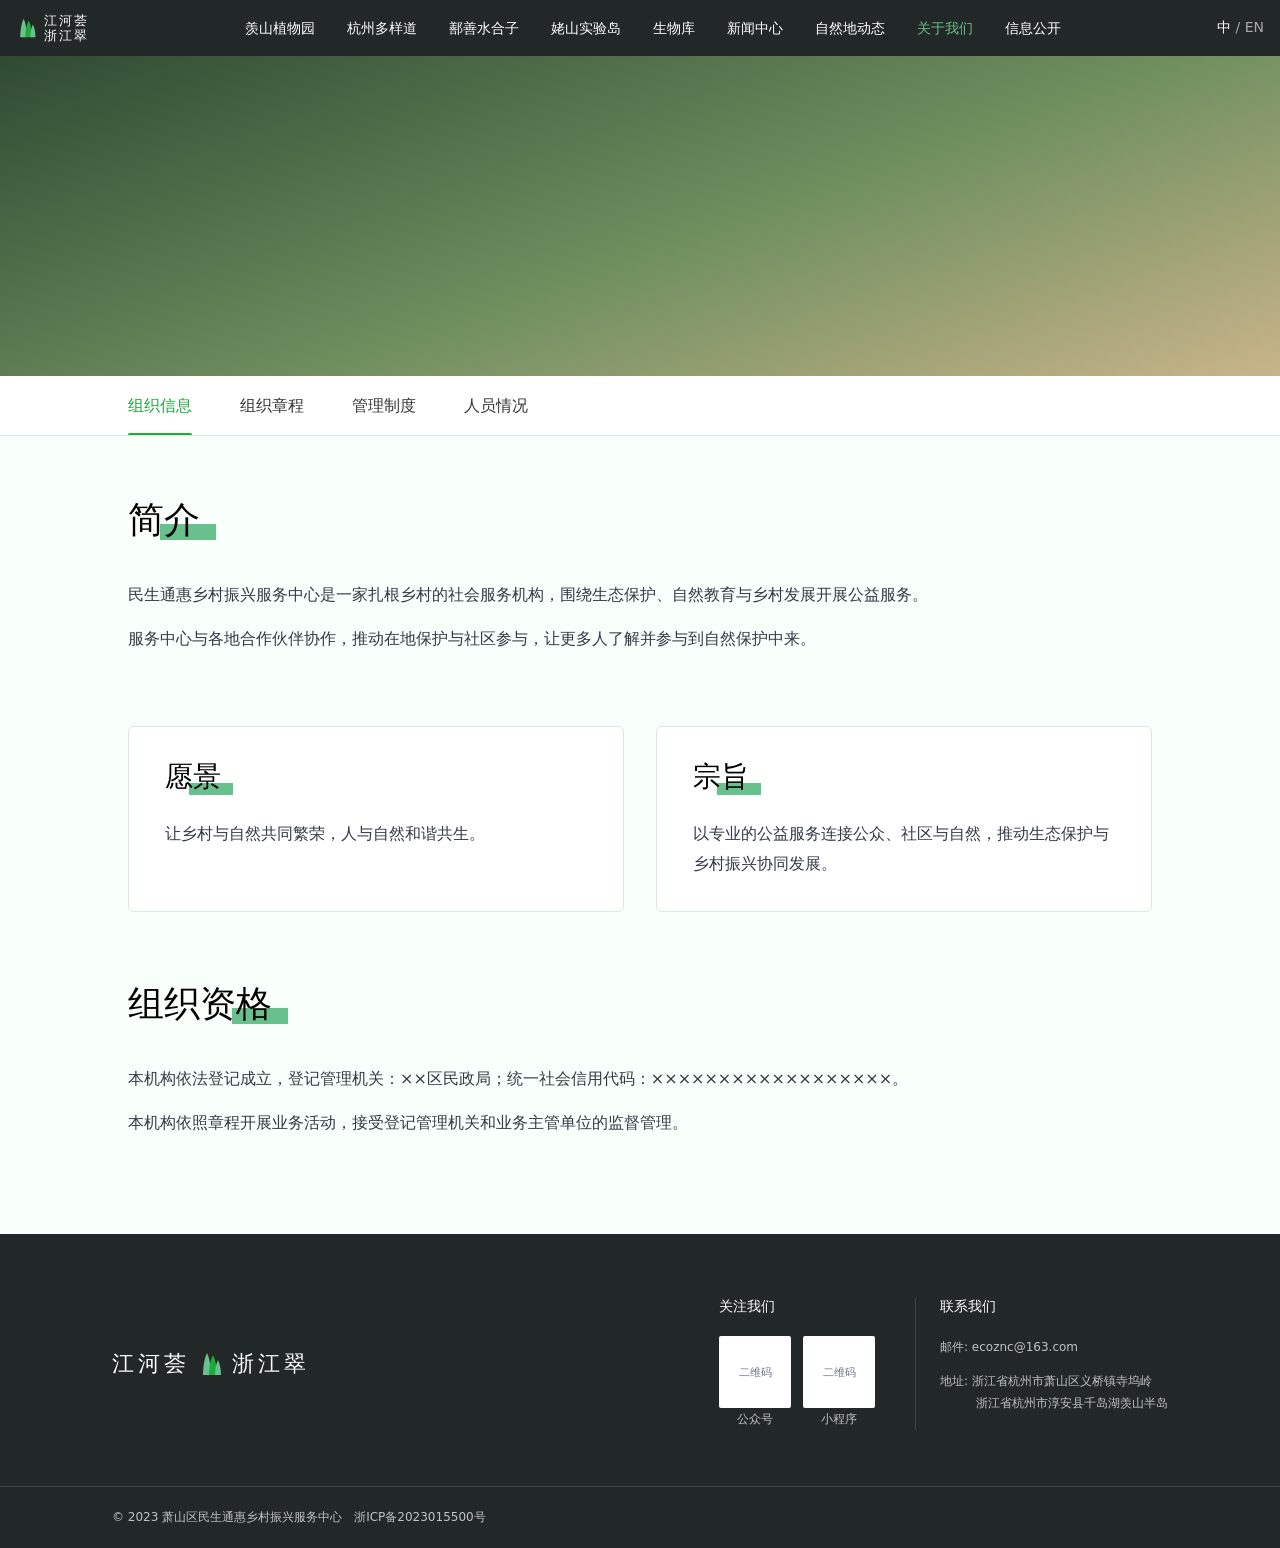
==== commit 7339b8a2: "docs: 关于我们原型更新为 10-22 07:43 版 PRD 的可点击交互稿 - 组织资格只保留文字描述，官网和后台去掉证书图片及上传入口 - 页面切换改用单选框 + label + CSS，不" ====
--- a/prototype/about-us/luna-about-us-site.html
+++ b/prototype/about-us/luna-about-us-site.html
@@ -22,7 +22,7 @@
   --on-dark:rgba(255,255,255,.72);
   --on-dark-line:rgba(255,255,255,.14);
   --shadow:0 6px 24px rgba(20,60,30,.08);
-  --focus:#1677ff;
+  --focus:#1677ff;--av-bg:#eaf5ec;--av-skin:#f2d3b8;--av-hair:#3b3b3b;--hero-a:#2f4a33;--hero-b:#6f8f5f;--hero-c:#c9b48a;--overlay:rgba(12,18,14,.72);--viewer:#525659;--wall-1:#e9a86a;--wall-1b:#7c8fa6;--wall-2:#3f7f3f;--wall-2b:#9cc58a;--wall-3:#4b5a43;--wall-3b:#d9d9d2;--wall-4:#2e5e33;--wall-4b:#4f8a4a;--wall-5:#a9c79a;--wall-5b:#5f8f4f;
   --ease:cubic-bezier(.2,.7,.2,1);
 }
 *{box-sizing:border-box}
@@ -155,138 +155,70 @@
   .foot__copy{padding:18px 20px}
 }
 @media (prefers-reduced-motion:reduce){*{transition-duration:.01ms!important}}
-</style>
+
+/* 页面切换：隐藏单选框 + label，不依赖脚本与锚点 */
+.sw{position:fixed;top:0;left:0;width:1px;height:1px;margin:0;opacity:0;pointer-events:none}
+.sw--page{position:absolute}
+.pg,.ov,.toast,.v{display:none}
+label{cursor:pointer}
+.toast{position:fixed;top:16px;left:50%;z-index:90;transform:translateX(-50%);align-items:center;gap:8px;padding:9px 16px;background:#fff;border-radius:2px;box-shadow:0 6px 16px rgba(0,0,0,.08),0 3px 6px -4px rgba(0,0,0,.12),0 9px 28px 8px rgba(0,0,0,.05);font-size:14px;color:rgba(0,0,0,.85);white-space:nowrap;pointer-events:none;animation:toast 2.6s ease forwards}
+.toast i{width:16px;height:16px;border-radius:50%;display:grid;place-items:center;color:#fff;font-style:normal;font-size:11px;font-weight:700;background:#52c41a}
+.toast--warn i{background:#faad14}
+.toast--err i{background:#ff4d4f}
+@keyframes toast{0%{opacity:0;transform:translate(-50%,-8px)}8%,80%{opacity:1;transform:translate(-50%,0)}100%{opacity:0;visibility:hidden}}
+@media (prefers-reduced-motion:reduce){.toast{animation-duration:4s}}
+
+.av{position:relative;overflow:hidden;border-radius:50%;background:var(--av-bg)}
+.av::before{content:"";position:absolute;left:31%;top:20%;width:38%;height:38%;border-radius:50%;background:var(--av-skin);box-shadow:inset 0 10px 0 var(--av-hair)}
+.av::after{content:"";position:absolute;left:15%;right:15%;bottom:-20%;height:48%;border-radius:50% 50% 0 0;background:var(--av-shirt)}
+.av--0{--av-shirt:#68c18c}.av--1{--av-shirt:#5b8fb9}.av--2{--av-shirt:#8aa66b}.av--3{--av-shirt:#c9a46a}.av--4{--av-shirt:#7b9e89}.av--5{--av-shirt:#a3b6c9}
+
+.nav__logo{display:flex;align-items:center;gap:6px;color:var(--white);font-size:13px;line-height:15px;letter-spacing:2px}
+.hero{height:320px;max-height:none;background:linear-gradient(160deg,var(--hero-a),var(--hero-b) 55%,var(--hero-c))}
+.tab.is-on{color:var(--green);font-weight:500}
+.tab.is-on::after{content:"";position:absolute;left:0;right:0;bottom:-1px;height:3px;background:var(--green);border-radius:2px}
+.btn--dl{cursor:default}
+.leader__ph{width:200px;height:200px}
+.person__ph{display:block;width:144px;height:144px}
+.wall div{aspect-ratio:785/416}
+.wall .big{aspect-ratio:785/460}
+.w1{background:linear-gradient(180deg,var(--wall-1b),var(--wall-1))}
+.w2{background:linear-gradient(160deg,var(--wall-2b),var(--wall-2))}
+.w3{background:linear-gradient(180deg,var(--wall-3b) 0 30%,var(--wall-3) 30%)}
+.w4{background:radial-gradient(circle at 30% 40%,var(--wall-4b),var(--wall-4))}
+.w5{background:linear-gradient(180deg,var(--wall-5) 0 35%,var(--wall-5b) 35%)}
+.more{display:none}
+.ov{position:fixed;inset:0;z-index:60;background:var(--overlay);align-items:center;justify-content:center;padding:24px}
+.viewer{width:min(960px,100%);height:min(90vh,1100px);background:var(--white);border-radius:8px;display:flex;flex-direction:column;overflow:hidden}
+.viewer__hd{display:flex;align-items:center;gap:12px;padding:12px 20px;border-bottom:1px solid var(--green-line)}
+.viewer__t{flex:1;min-width:0;font-size:16px;font-weight:500;overflow:hidden;text-overflow:ellipsis;white-space:nowrap}
+.viewer__hd .btn{height:34px;padding:0 16px;font-size:14px}
+.viewer__x{width:36px;height:36px;border-radius:50%;display:grid;place-items:center;color:var(--ink-3);font-size:22px;line-height:1}
+.viewer__x:hover{background:var(--green-soft)}
+.viewer__bd{flex:1;overflow:auto;background:var(--viewer);padding:24px}
+.sheet{max-width:640px;margin:0 auto 16px;background:var(--white);aspect-ratio:595/842;padding:9% 10%;font-family:"Noto Serif SC","SimSun",serif;color:var(--ink-3)}
+.sheet h3{margin:6% 0 8%;text-align:center;font-size:22px;color:var(--ink)}
+.sheet h4{margin:6% 0 3%;text-align:center;font-size:16px;color:var(--ink)}
+.sheet p{margin:0 0 3%;font-size:14px;line-height:1.9}
+.sheet__no{text-align:center;font-size:12px;color:var(--ink-4);margin-top:12%}
+@media (max-width:860px){
+  .more{display:block;color:var(--white);font-size:20px}
+  .more summary{list-style:none;cursor:pointer}
+  .more summary::-webkit-details-marker{display:none}
+  .more ul{position:absolute;left:0;right:0;top:56px;z-index:5;list-style:none;margin:0;padding:8px 16px 16px;background:var(--dark)}
+  .more a,.more label{display:block;padding:10px 4px;color:var(--white);font-size:15px}
+  .nav{position:relative}
+  .leader__ph{width:160px;height:160px}
+  .person__ph{width:120px;height:120px}
+  .ov{padding:0}
+  .viewer{height:100vh;border-radius:0}
+  .viewer__bd{padding:12px}
+}
+#S-org:checked~.shell .pg-org{display:block}#S-charter:checked~.shell .pg-charter{display:block}#S-rules:checked~.shell .pg-rules{display:block}#S-people:checked~.shell .pg-people{display:block}#S-pv-charter:checked~.shell .pg-charter{display:block}#S-pv-r0:checked~.shell .pg-rules{display:block}#S-pv-r1:checked~.shell .pg-rules{display:block}#S-pv-r2:checked~.shell .pg-rules{display:block}#S-pv-r3:checked~.shell .pg-rules{display:block}#S-org:checked~.shell .tab-org{color:var(--green);font-weight:500}#S-org:checked~.shell .tab-org::after{content:"";position:absolute;left:0;right:0;bottom:-1px;height:3px;background:var(--green);border-radius:2px}#S-charter:checked~.shell .tab-charter{color:var(--green);font-weight:500}#S-charter:checked~.shell .tab-charter::after{content:"";position:absolute;left:0;right:0;bottom:-1px;height:3px;background:var(--green);border-radius:2px}#S-rules:checked~.shell .tab-rules{color:var(--green);font-weight:500}#S-rules:checked~.shell .tab-rules::after{content:"";position:absolute;left:0;right:0;bottom:-1px;height:3px;background:var(--green);border-radius:2px}#S-people:checked~.shell .tab-people{color:var(--green);font-weight:500}#S-people:checked~.shell .tab-people::after{content:"";position:absolute;left:0;right:0;bottom:-1px;height:3px;background:var(--green);border-radius:2px}#S-pv-charter:checked~.shell .tab-charter{color:var(--green);font-weight:500}#S-pv-r0:checked~.shell .tab-rules{color:var(--green);font-weight:500}#S-pv-r1:checked~.shell .tab-rules{color:var(--green);font-weight:500}#S-pv-r2:checked~.shell .tab-rules{color:var(--green);font-weight:500}#S-pv-r3:checked~.shell .tab-rules{color:var(--green);font-weight:500}#S-pv-charter:checked~.shell .ov-charter{display:flex}#S-pv-r0:checked~.shell .ov-r0{display:flex}#S-pv-r1:checked~.shell .ov-r1{display:flex}#S-pv-r2:checked~.shell .ov-r2{display:flex}#S-pv-r3:checked~.shell .ov-r3{display:flex}.menu label{display:block;padding:10px 0;color:var(--white);font-size:14px;font-weight:500;line-height:16px;white-space:nowrap}.menu label:hover,.menu label.is-on{color:var(--green-block)}.drop label{color:var(--ink-3);font-weight:400;text-align:center;padding:9px 20px}.drop label:hover{color:var(--green);background:var(--green-soft)}</style>
 </head>
 <body>
-
-<nav class="nav" aria-label="主导航"><div class="nav__in">
-  <a class="nav__logo" href="#org"><img src="[data-uri]" alt="江河荟浙江翠"></a>
-  <button class="burger" id="burger" aria-label="打开菜单" aria-expanded="false"><svg viewBox="0 0 24 24" width="24" height="24" fill="none" stroke="currentColor" stroke-width="2"><path d="M4 6h16M4 12h16M4 18h16"/></svg></button>
-  <ul class="menu" id="menu">
-    <li><a>羡山植物园</a></li>
-    <li><a>杭州多样道</a></li>
-    <li><a>鄯善水合子</a></li>
-    <li><a>姥山实验岛</a></li>
-    <li><a>生物库</a></li>
-    <li><a>新闻中心</a></li>
-    <li><a>自然地动态</a></li>
-    <li><a href="#org" class="is-on" aria-current="page">关于我们</a>
-      <div class="drop"><a href="#org">组织信息</a><a href="#charter">组织章程</a><a href="#rules">管理制度</a><a href="#people">人员情况</a></div></li>
-    <li><a>信息公开</a></li>
-  </ul>
-  <div class="lang">中 <span>/ EN</span></div>
-</div></nav>
-
-<img class="hero" src="[data-uri]" alt="">
-
-<div class="tabs"><nav class="tabs__in" aria-label="关于我们">
-  <a class="tab" href="#org" data-tab="org">组织信息</a>
-  <a class="tab" href="#charter" data-tab="charter">组织章程</a>
-  <a class="tab" href="#rules" data-tab="rules">管理制度</a>
-  <a class="tab" href="#people" data-tab="people">人员情况</a>
-</nav></div>
-
-<main>
-<!-- 组织信息 -->
-<div class="wrap" data-page="org">
-  <section class="sec">
-    <h2 class="h2">简介</h2>
-    <div class="prose lead">
-      <p>民生通惠乡村振兴服务中心是一家扎根乡村的社会服务机构，围绕生态保护、自然教育与乡村发展开展公益服务。</p>
-      <p>服务中心与各地合作伙伴协作，推动在地保护与社区参与，让更多人了解并参与到自然保护中来。</p>
-    </div>
-  </section>
-  <section class="sec"><div class="duo">
-    <div class="panel"><h2 class="h2 h2--sm">愿景</h2><div class="prose"><p>让乡村与自然共同繁荣，人与自然和谐共生。</p></div></div>
-    <div class="panel"><h2 class="h2 h2--sm">宗旨</h2><div class="prose"><p>以专业的公益服务连接公众、社区与自然，推动生态保护与乡村振兴协同发展。</p></div></div>
-  </div></section>
-  <section class="sec">
-    <h2 class="h2">组织资格</h2>
-    <div class="qual">
-      <div class="prose"><p>本机构依法登记成立，登记管理机关：××区民政局；统一社会信用代码：××××××××××××××××××。</p><p>下图为登记证书。</p></div>
-      <div class="cert"><img src="data:image/svg+xml;charset=utf-8,%3Csvg%20xmlns%3D%22http%3A//www.w3.org/2000/svg%22%20viewBox%3D%220%200%20600%20420%22%3E%3Crect%20width%3D%22600%22%20height%3D%22420%22%20fill%3D%22%23fffdf6%22/%3E%3Crect%20x%3D%2216%22%20y%3D%2216%22%20width%3D%22568%22%20height%3D%22388%22%20fill%3D%22none%22%20stroke%3D%22%239b2c2c%22%20stroke-width%3D%226%22/%3E%3Crect%20x%3D%2230%22%20y%3D%2230%22%20width%3D%22540%22%20height%3D%22360%22%20fill%3D%22none%22%20stroke%3D%22%239b2c2c%22%20stroke-width%3D%221.5%22/%3E%3Ctext%20x%3D%22300%22%20y%3D%22120%22%20text-anchor%3D%22middle%22%20font-size%3D%2240%22%20fill%3D%22%239b2c2c%22%20font-family%3D%22serif%22%20letter-spacing%3D%2210%22%3E%E7%99%BB%20%E8%AE%B0%20%E8%AF%81%20%E4%B9%A6%3C/text%3E%3Cg%20fill%3D%22%23c9bfa6%22%3E%3Crect%20x%3D%22120%22%20y%3D%22180%22%20width%3D%22360%22%20height%3D%2210%22/%3E%3Crect%20x%3D%22120%22%20y%3D%22210%22%20width%3D%22300%22%20height%3D%2210%22/%3E%3Crect%20x%3D%22120%22%20y%3D%22240%22%20width%3D%22340%22%20height%3D%2210%22/%3E%3Crect%20x%3D%22120%22%20y%3D%22270%22%20width%3D%22220%22%20height%3D%2210%22/%3E%3C/g%3E%3Ccircle%20cx%3D%22460%22%20cy%3D%22320%22%20r%3D%2244%22%20fill%3D%22none%22%20stroke%3D%22%23d64545%22%20stroke-width%3D%224%22/%3E%3C/svg%3E" alt="登记证书"></div>
-    </div>
-  </section>
-</div>
-
-<!-- 组织章程 -->
-<div class="wrap" data-page="charter" hidden>
-  <section class="sec">
-    <h2 class="h2">组织章程</h2>
-    <div class="doc">
-      <svg class="doc__ic" viewBox="0 0 56 68" aria-hidden="true"><path d="M6 2h32l16 16v44a4 4 0 0 1-4 4H6a4 4 0 0 1-4-4V6a4 4 0 0 1 4-4z" fill="#eaf5ec" stroke="#1dab3a" stroke-width="2"/><path d="M38 2v12a4 4 0 0 0 4 4h12" fill="none" stroke="#1dab3a" stroke-width="2"/><rect x="10" y="38" width="36" height="16" rx="3" fill="#1dab3a"/><text x="28" y="50" font-size="11" font-weight="700" fill="#fff" text-anchor="middle" font-family="Arial">PDF</text></svg>
-      <h3 class="doc__t">民生通惠乡村振兴服务中心章程</h3>
-      <div class="acts">
-        <button class="btn btn--pri" data-pdf="民生通惠乡村振兴服务中心章程"><svg viewBox="0 0 16 16" fill="none" stroke="currentColor" stroke-width="1.5" aria-hidden="true"><path d="M1 8s2.6-5 7-5 7 5 7 5-2.6 5-7 5-7-5-7-5z"/><circle cx="8" cy="8" r="2"/></svg>在线预览</button>
-        <button class="btn btn--ghost" data-pdf="民生通惠乡村振兴服务中心章程" data-dl><svg viewBox="0 0 16 16" fill="none" stroke="currentColor" stroke-width="1.5" aria-hidden="true"><path d="M8 2v8M4.5 6.5 8 10l3.5-3.5M2.5 13.5h11"/></svg>下载 PDF</button>
-      </div>
-    </div>
-  </section>
-</div>
-
-<!-- 管理制度 -->
-<div class="wrap" data-page="rules" hidden>
-  <section class="sec">
-    <h2 class="h2">管理制度</h2>
-    <ul class="docs">
-      <li><svg class="doc__ic" viewBox="0 0 56 68" aria-hidden="true"><path d="M6 2h32l16 16v44a4 4 0 0 1-4 4H6a4 4 0 0 1-4-4V6a4 4 0 0 1 4-4z" fill="#eaf5ec" stroke="#1dab3a" stroke-width="2"/><path d="M38 2v12a4 4 0 0 0 4 4h12" fill="none" stroke="#1dab3a" stroke-width="2"/><rect x="10" y="38" width="36" height="16" rx="3" fill="#1dab3a"/><text x="28" y="50" font-size="11" font-weight="700" fill="#fff" text-anchor="middle" font-family="Arial">PDF</text></svg><h3 class="doc__t">项目管理制度</h3><div class="acts"><button class="btn btn--pri" data-pdf="项目管理制度">在线预览</button><button class="btn btn--ghost" data-pdf="项目管理制度" data-dl>下载</button></div></li>
-      <li><svg class="doc__ic" viewBox="0 0 56 68" aria-hidden="true"><path d="M6 2h32l16 16v44a4 4 0 0 1-4 4H6a4 4 0 0 1-4-4V6a4 4 0 0 1 4-4z" fill="#eaf5ec" stroke="#1dab3a" stroke-width="2"/><path d="M38 2v12a4 4 0 0 0 4 4h12" fill="none" stroke="#1dab3a" stroke-width="2"/><rect x="10" y="38" width="36" height="16" rx="3" fill="#1dab3a"/><text x="28" y="50" font-size="11" font-weight="700" fill="#fff" text-anchor="middle" font-family="Arial">PDF</text></svg><h3 class="doc__t">财务管理制度</h3><div class="acts"><button class="btn btn--pri" data-pdf="财务管理制度">在线预览</button><button class="btn btn--ghost" data-pdf="财务管理制度" data-dl>下载</button></div></li>
-      <li><svg class="doc__ic" viewBox="0 0 56 68" aria-hidden="true"><path d="M6 2h32l16 16v44a4 4 0 0 1-4 4H6a4 4 0 0 1-4-4V6a4 4 0 0 1 4-4z" fill="#eaf5ec" stroke="#1dab3a" stroke-width="2"/><path d="M38 2v12a4 4 0 0 0 4 4h12" fill="none" stroke="#1dab3a" stroke-width="2"/><rect x="10" y="38" width="36" height="16" rx="3" fill="#1dab3a"/><text x="28" y="50" font-size="11" font-weight="700" fill="#fff" text-anchor="middle" font-family="Arial">PDF</text></svg><h3 class="doc__t">信息公开管理制度</h3><div class="acts"><button class="btn btn--pri" data-pdf="信息公开管理制度">在线预览</button><button class="btn btn--ghost" data-pdf="信息公开管理制度" data-dl>下载</button></div></li>
-      <li><svg class="doc__ic" viewBox="0 0 56 68" aria-hidden="true"><path d="M6 2h32l16 16v44a4 4 0 0 1-4 4H6a4 4 0 0 1-4-4V6a4 4 0 0 1 4-4z" fill="#eaf5ec" stroke="#1dab3a" stroke-width="2"/><path d="M38 2v12a4 4 0 0 0 4 4h12" fill="none" stroke="#1dab3a" stroke-width="2"/><rect x="10" y="38" width="36" height="16" rx="3" fill="#1dab3a"/><text x="28" y="50" font-size="11" font-weight="700" fill="#fff" text-anchor="middle" font-family="Arial">PDF</text></svg><h3 class="doc__t">志愿者管理办法</h3><div class="acts"><button class="btn btn--pri" data-pdf="志愿者管理办法">在线预览</button><button class="btn btn--ghost" data-pdf="志愿者管理办法" data-dl>下载</button></div></li>
-    </ul>
-  </section>
-</div>
-
-<!-- 人员情况 -->
-<div class="wrap" data-page="people" hidden>
-  <section class="sec">
-    <h2 class="h2">理事会</h2>
-    <div class="lead-list">
-      <div class="leader"><img class="leader__ph" src="data:image/svg+xml;charset=utf-8,%3Csvg%20xmlns%3D%22http%3A//www.w3.org/2000/svg%22%20viewBox%3D%220%200%20200%20200%22%3E%3Crect%20width%3D%22200%22%20height%3D%22200%22%20fill%3D%22%23eaf5ec%22/%3E%3Ccircle%20cx%3D%22100%22%20cy%3D%2286%22%20r%3D%2238%22%20fill%3D%22%23f2d3b8%22/%3E%3Cpath%20d%3D%22M62%2080c0-26%2018-42%2038-42s38%2016%2038%2042c-8-14-22-20-38-20s-30%206-38%2020z%22%20fill%3D%22%233b3b3b%22/%3E%3Cpath%20d%3D%22M30%20200c6-44%2036-66%2070-66s64%2022%2070%2066z%22%20fill%3D%22%2368c18c%22/%3E%3C/svg%3E" alt="张三">
-        <div><h3 class="leader__name">张三</h3><span class="leader__role">理事长</span>
-          <div class="leader__edu"><div class="leader__k">教育背景</div><p class="leader__v">××大学 生态学 博士
-长期从事生态保护与自然教育相关工作。</p></div></div></div>
-      <div class="leader"><img class="leader__ph" src="data:image/svg+xml;charset=utf-8,%3Csvg%20xmlns%3D%22http%3A//www.w3.org/2000/svg%22%20viewBox%3D%220%200%20200%20200%22%3E%3Crect%20width%3D%22200%22%20height%3D%22200%22%20fill%3D%22%23eaf5ec%22/%3E%3Ccircle%20cx%3D%22100%22%20cy%3D%2286%22%20r%3D%2238%22%20fill%3D%22%23ecc8a8%22/%3E%3Cpath%20d%3D%22M62%2080c0-26%2018-42%2038-42s38%2016%2038%2042c-8-14-22-20-38-20s-30%206-38%2020z%22%20fill%3D%22%235a4030%22/%3E%3Cpath%20d%3D%22M30%20200c6-44%2036-66%2070-66s64%2022%2070%2066z%22%20fill%3D%22%235b8fb9%22/%3E%3C/svg%3E" alt="李四">
-        <div><h3 class="leader__name">李四</h3><span class="leader__role">副理事长</span>
-          <div class="leader__edu"><div class="leader__k">教育背景</div><p class="leader__v">××大学 公共管理 硕士</p></div></div></div>
-      <div class="leader"><img class="leader__ph" src="data:image/svg+xml;charset=utf-8,%3Csvg%20xmlns%3D%22http%3A//www.w3.org/2000/svg%22%20viewBox%3D%220%200%20200%20200%22%3E%3Crect%20width%3D%22200%22%20height%3D%22200%22%20fill%3D%22%23eaf5ec%22/%3E%3Ccircle%20cx%3D%22100%22%20cy%3D%2286%22%20r%3D%2238%22%20fill%3D%22%23f5dcc4%22/%3E%3Cpath%20d%3D%22M62%2080c0-26%2018-42%2038-42s38%2016%2038%2042c-8-14-22-20-38-20s-30%206-38%2020z%22%20fill%3D%22%23222%22/%3E%3Cpath%20d%3D%22M30%20200c6-44%2036-66%2070-66s64%2022%2070%2066z%22%20fill%3D%22%238aa66b%22/%3E%3C/svg%3E" alt="王五">
-        <div><h3 class="leader__name">王五</h3><span class="leader__role">理事</span></div></div>
-    </div>
-  </section>
-  <section class="sec">
-    <h2 class="h2">监事</h2>
-    <div class="lead-list">
-      <div class="leader"><img class="leader__ph" src="data:image/svg+xml;charset=utf-8,%3Csvg%20xmlns%3D%22http%3A//www.w3.org/2000/svg%22%20viewBox%3D%220%200%20200%20200%22%3E%3Crect%20width%3D%22200%22%20height%3D%22200%22%20fill%3D%22%23eaf5ec%22/%3E%3Ccircle%20cx%3D%22100%22%20cy%3D%2286%22%20r%3D%2238%22%20fill%3D%22%23e9c4a0%22/%3E%3Cpath%20d%3D%22M62%2080c0-26%2018-42%2038-42s38%2016%2038%2042c-8-14-22-20-38-20s-30%206-38%2020z%22%20fill%3D%22%236b4a2e%22/%3E%3Cpath%20d%3D%22M30%20200c6-44%2036-66%2070-66s64%2022%2070%2066z%22%20fill%3D%22%23c9a46a%22/%3E%3C/svg%3E" alt="赵六">
-        <div><h3 class="leader__name">赵六</h3><span class="leader__role">监事</span>
-          <div class="leader__edu"><div class="leader__k">教育背景</div><p class="leader__v">××大学 会计学 硕士</p></div></div></div>
-    </div>
-  </section>
-  <section class="sec">
-    <h2 class="h2">工作人员</h2>
-    <div class="grid">
-      <div class="person"><img class="person__ph" src="data:image/svg+xml;charset=utf-8,%3Csvg%20xmlns%3D%22http%3A//www.w3.org/2000/svg%22%20viewBox%3D%220%200%20200%20200%22%3E%3Crect%20width%3D%22200%22%20height%3D%22200%22%20fill%3D%22%23eaf5ec%22/%3E%3Ccircle%20cx%3D%22100%22%20cy%3D%2286%22%20r%3D%2238%22%20fill%3D%22%23f2d3b8%22/%3E%3Cpath%20d%3D%22M62%2080c0-26%2018-42%2038-42s38%2016%2038%2042c-8-14-22-20-38-20s-30%206-38%2020z%22%20fill%3D%22%233b3b3b%22/%3E%3Cpath%20d%3D%22M30%20200c6-44%2036-66%2070-66s64%2022%2070%2066z%22%20fill%3D%22%2368c18c%22/%3E%3C/svg%3E" alt="周九"><p class="person__name">周九</p><p class="person__role">秘书长</p></div><div class="person"><img class="person__ph" src="data:image/svg+xml;charset=utf-8,%3Csvg%20xmlns%3D%22http%3A//www.w3.org/2000/svg%22%20viewBox%3D%220%200%20200%20200%22%3E%3Crect%20width%3D%22200%22%20height%3D%22200%22%20fill%3D%22%23eaf5ec%22/%3E%3Ccircle%20cx%3D%22100%22%20cy%3D%2286%22%20r%3D%2238%22%20fill%3D%22%23ecc8a8%22/%3E%3Cpath%20d%3D%22M62%2080c0-26%2018-42%2038-42s38%2016%2038%2042c-8-14-22-20-38-20s-30%206-38%2020z%22%20fill%3D%22%235a4030%22/%3E%3Cpath%20d%3D%22M30%20200c6-44%2036-66%2070-66s64%2022%2070%2066z%22%20fill%3D%22%235b8fb9%22/%3E%3C/svg%3E" alt="吴十"><p class="person__name">吴十</p><p class="person__role">副秘书长</p></div><div class="person"><img class="person__ph" src="data:image/svg+xml;charset=utf-8,%3Csvg%20xmlns%3D%22http%3A//www.w3.org/2000/svg%22%20viewBox%3D%220%200%20200%20200%22%3E%3Crect%20width%3D%22200%22%20height%3D%22200%22%20fill%3D%22%23eaf5ec%22/%3E%3Ccircle%20cx%3D%22100%22%20cy%3D%2286%22%20r%3D%2238%22%20fill%3D%22%23f5dcc4%22/%3E%3Cpath%20d%3D%22M62%2080c0-26%2018-42%2038-42s38%2016%2038%2042c-8-14-22-20-38-20s-30%206-38%2020z%22%20fill%3D%22%23222%22/%3E%3Cpath%20d%3D%22M30%20200c6-44%2036-66%2070-66s64%2022%2070%2066z%22%20fill%3D%22%238aa66b%22/%3E%3C/svg%3E" alt="郑一"><p class="person__name">郑一</p><p class="person__role">战略部部长</p></div><div class="person"><img class="person__ph" src="data:image/svg+xml;charset=utf-8,%3Csvg%20xmlns%3D%22http%3A//www.w3.org/2000/svg%22%20viewBox%3D%220%200%20200%20200%22%3E%3Crect%20width%3D%22200%22%20height%3D%22200%22%20fill%3D%22%23eaf5ec%22/%3E%3Ccircle%20cx%3D%22100%22%20cy%3D%2286%22%20r%3D%2238%22%20fill%3D%22%23e9c4a0%22/%3E%3Cpath%20d%3D%22M62%2080c0-26%2018-42%2038-42s38%2016%2038%2042c-8-14-22-20-38-20s-30%206-38%2020z%22%20fill%3D%22%236b4a2e%22/%3E%3Cpath%20d%3D%22M30%20200c6-44%2036-66%2070-66s64%2022%2070%2066z%22%20fill%3D%22%23c9a46a%22/%3E%3C/svg%3E" alt="冯二"><p class="person__name">冯二</p><p class="person__role">科学部部长</p></div><div class="person"><img class="person__ph" src="data:image/svg+xml;charset=utf-8,%3Csvg%20xmlns%3D%22http%3A//www.w3.org/2000/svg%22%20viewBox%3D%220%200%20200%20200%22%3E%3Crect%20width%3D%22200%22%20height%3D%22200%22%20fill%3D%22%23eaf5ec%22/%3E%3Ccircle%20cx%3D%22100%22%20cy%3D%2286%22%20r%3D%2238%22%20fill%3D%22%23f0cfb0%22/%3E%3Cpath%20d%3D%22M62%2080c0-26%2018-42%2038-42s38%2016%2038%2042c-8-14-22-20-38-20s-30%206-38%2020z%22%20fill%3D%22%232d2d2d%22/%3E%3Cpath%20d%3D%22M30%20200c6-44%2036-66%2070-66s64%2022%2070%2066z%22%20fill%3D%22%237b9e89%22/%3E%3C/svg%3E" alt="陈三"><p class="person__name">陈三</p><p class="person__role">运营经理</p></div><div class="person"><img class="person__ph" src="data:image/svg+xml;charset=utf-8,%3Csvg%20xmlns%3D%22http%3A//www.w3.org/2000/svg%22%20viewBox%3D%220%200%20200%20200%22%3E%3Crect%20width%3D%22200%22%20height%3D%22200%22%20fill%3D%22%23eaf5ec%22/%3E%3Ccircle%20cx%3D%22100%22%20cy%3D%2286%22%20r%3D%2238%22%20fill%3D%22%23f3d6bd%22/%3E%3Cpath%20d%3D%22M62%2080c0-26%2018-42%2038-42s38%2016%2038%2042c-8-14-22-20-38-20s-30%206-38%2020z%22%20fill%3D%22%234a3426%22/%3E%3Cpath%20d%3D%22M30%20200c6-44%2036-66%2070-66s64%2022%2070%2066z%22%20fill%3D%22%23a3b6c9%22/%3E%3C/svg%3E" alt="褚四"><p class="person__name">褚四</p><p class="person__role">自然体验经理</p></div><div class="person"><img class="person__ph" src="data:image/svg+xml;charset=utf-8,%3Csvg%20xmlns%3D%22http%3A//www.w3.org/2000/svg%22%20viewBox%3D%220%200%20200%20200%22%3E%3Crect%20width%3D%22200%22%20height%3D%22200%22%20fill%3D%22%23eaf5ec%22/%3E%3Ccircle%20cx%3D%22100%22%20cy%3D%2286%22%20r%3D%2238%22%20fill%3D%22%23f2d3b8%22/%3E%3Cpath%20d%3D%22M62%2080c0-26%2018-42%2038-42s38%2016%2038%2042c-8-14-22-20-38-20s-30%206-38%2020z%22%20fill%3D%22%233b3b3b%22/%3E%3Cpath%20d%3D%22M30%20200c6-44%2036-66%2070-66s64%2022%2070%2066z%22%20fill%3D%22%2368c18c%22/%3E%3C/svg%3E" alt="卫五"><p class="person__name">卫五</p><p class="person__role">花园主管</p></div><div class="person"><img class="person__ph" src="data:image/svg+xml;charset=utf-8,%3Csvg%20xmlns%3D%22http%3A//www.w3.org/2000/svg%22%20viewBox%3D%220%200%20200%20200%22%3E%3Crect%20width%3D%22200%22%20height%3D%22200%22%20fill%3D%22%23eaf5ec%22/%3E%3Ccircle%20cx%3D%22100%22%20cy%3D%2286%22%20r%3D%2238%22%20fill%3D%22%23ecc8a8%22/%3E%3Cpath%20d%3D%22M62%2080c0-26%2018-42%2038-42s38%2016%2038%2042c-8-14-22-20-38-20s-30%206-38%2020z%22%20fill%3D%22%235a4030%22/%3E%3Cpath%20d%3D%22M30%20200c6-44%2036-66%2070-66s64%2022%2070%2066z%22%20fill%3D%22%235b8fb9%22/%3E%3C/svg%3E" alt="蒋六"><p class="person__name">蒋六</p><p class="person__role">设计运营经理</p></div><div class="person"><img class="person__ph" src="data:image/svg+xml;charset=utf-8,%3Csvg%20xmlns%3D%22http%3A//www.w3.org/2000/svg%22%20viewBox%3D%220%200%20200%20200%22%3E%3Crect%20width%3D%22200%22%20height%3D%22200%22%20fill%3D%22%23eaf5ec%22/%3E%3Ccircle%20cx%3D%22100%22%20cy%3D%2286%22%20r%3D%2238%22%20fill%3D%22%23f5dcc4%22/%3E%3Cpath%20d%3D%22M62%2080c0-26%2018-42%2038-42s38%2016%2038%2042c-8-14-22-20-38-20s-30%206-38%2020z%22%20fill%3D%22%23222%22/%3E%3Cpath%20d%3D%22M30%20200c6-44%2036-66%2070-66s64%2022%2070%2066z%22%20fill%3D%22%238aa66b%22/%3E%3C/svg%3E" alt="沈七"><p class="person__name">沈七</p><p class="person__role">秘书处专员</p></div>
-    </div>
-  </section>
-  <section class="sec">
-    <h2 class="h2">志愿者</h2>
-    <div class="grid">
-      <div class="person"><p class="person__name">杨一</p><p class="person__role"></p></div><div class="person"><p class="person__name">朱二</p><p class="person__role"></p></div><div class="person"><p class="person__name">秦三</p><p class="person__role"></p></div><div class="person"><p class="person__name">尤四</p><p class="person__role"></p></div><div class="person"><p class="person__name">许五</p><p class="person__role"></p></div><div class="person"><p class="person__name">何六</p><p class="person__role"></p></div><div class="person"><p class="person__name">吕七</p><p class="person__role"></p></div><div class="person"><p class="person__name">施八</p><p class="person__role"></p></div><div class="person"><p class="person__name">孔九</p><p class="person__role"></p></div><div class="person"><p class="person__name">曹十</p><p class="person__role"></p></div><div class="person"><p class="person__name">严一</p><p class="person__role"></p></div><div class="person"><p class="person__name">华二</p><p class="person__role"></p></div><div class="person"><p class="person__name">金三</p><p class="person__role"></p></div><div class="person"><p class="person__name">魏四</p><p class="person__role"></p></div>
-    </div>
-  </section>
-  <section class="sec">
-    <h2 class="h2">森林巡护队</h2>
-    <div class="wall">
-      <img src="[data-uri]" alt="">
-      <img class="big" src="[data-uri]" alt="森林巡护队合影">
-      <img src="[data-uri]" alt="">
-      <img class="end first-m" src="[data-uri]